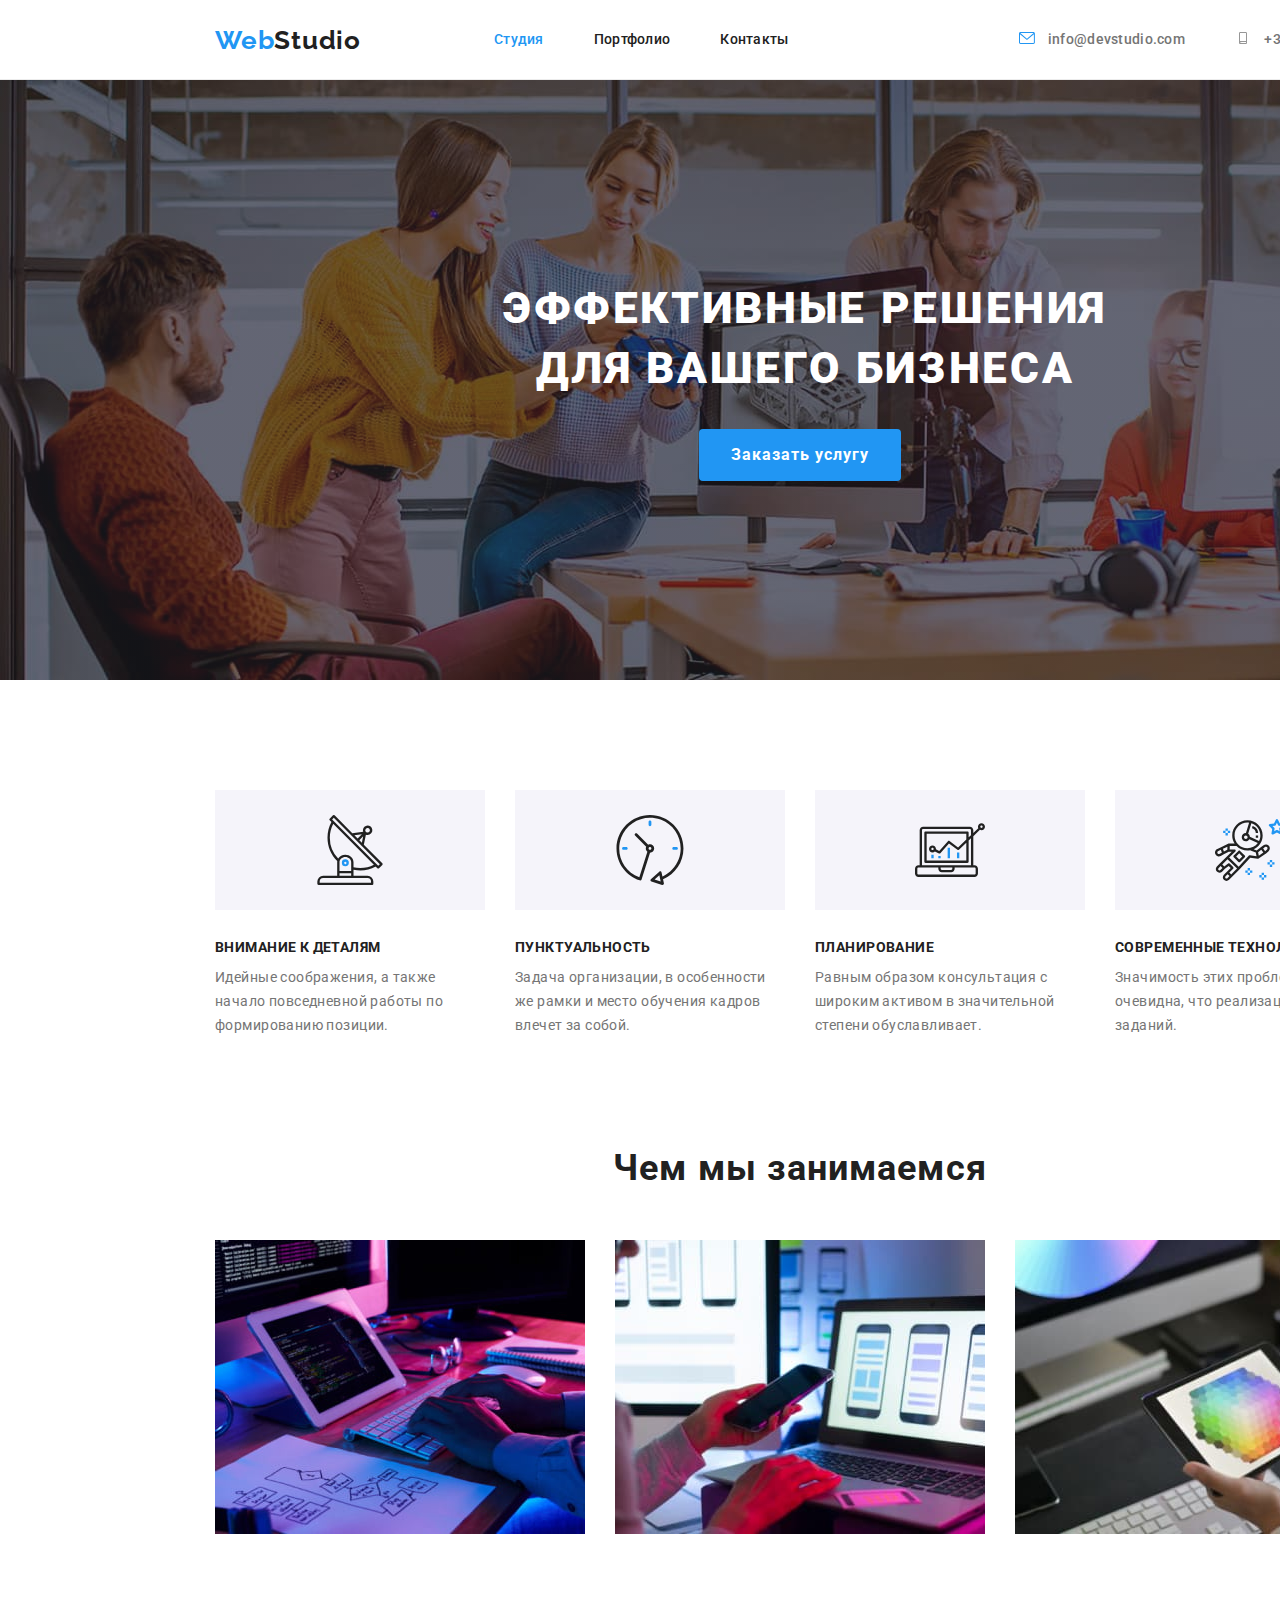
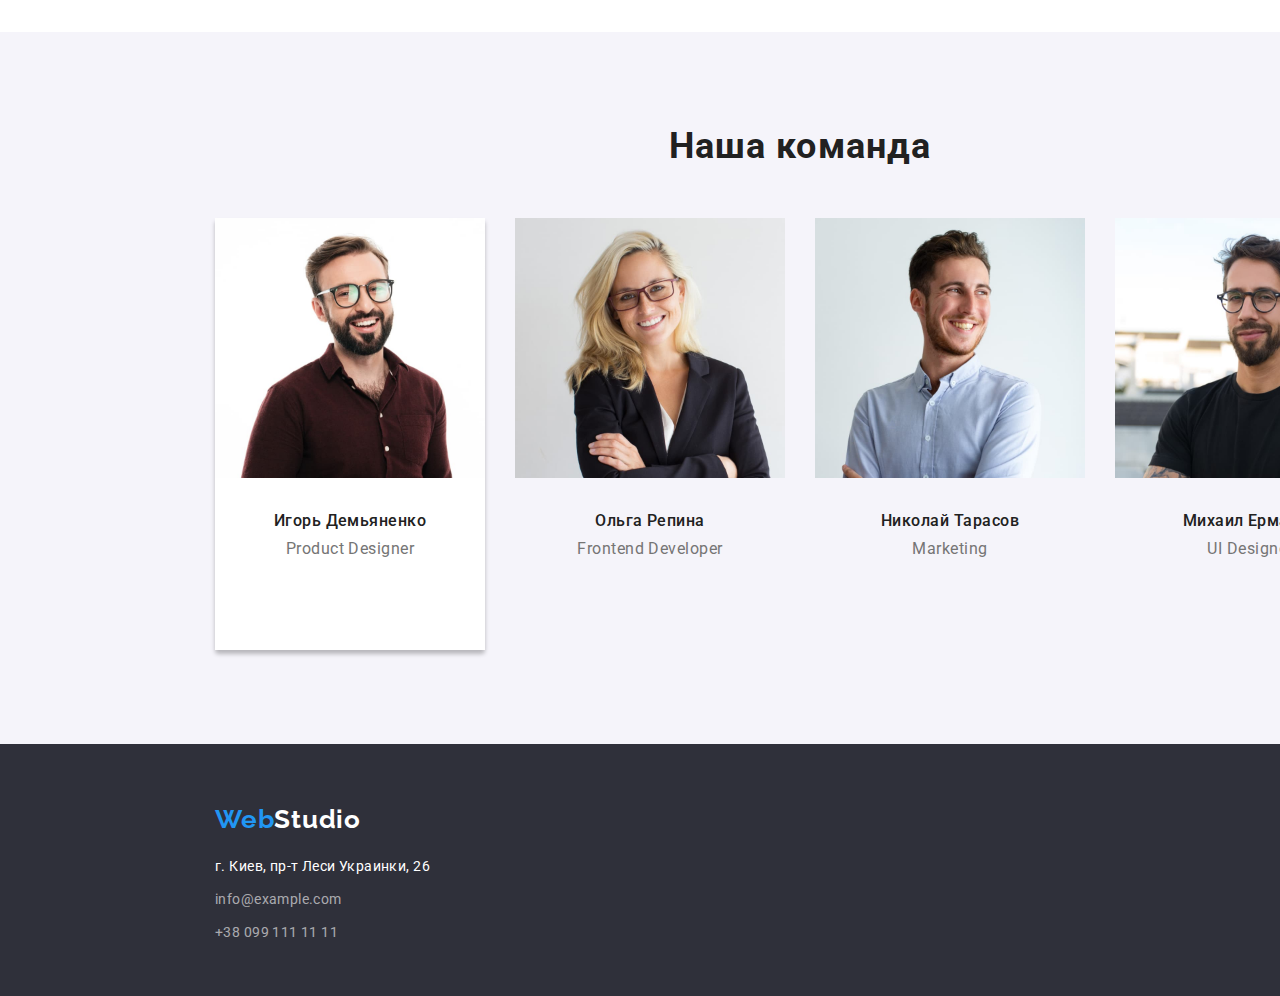
==== index.html @ e169d77b "team" ====
<!DOCTYPE html>
<html lang="ru">
  <head>
    <meta charset="UTF-8" />
    <meta http-equiv="X-UA-Compatible" content="IE=edge" />
    <meta name="viewport" content="width=device-width, initial-scale=1.0" />
    <title>Студия</title>
    <link
      rel="stylesheet"
      href="https://fonts.googleapis.com/css2?family=Raleway:wght@700&family=Roboto:wght@400;500;700;900&display=swap"
    />
    <link
      rel="stylesheet"
      href="https://cdnjs.cloudflare.com/ajax/libs/modern-normalize/1.1.0/modern-normalize.min.css"
    />
    <link rel="stylesheet" href="./css/styles.css" />
  </head>
  <body class="body">
    <header>
      <nav class="navigation">
        <div class="nav">
          <a href="./index.html" class="logo"><span>Web</span>Studio</a>
          <ul class="page list">
            <li class="item"><a href="./index.html" class="link current">Студия</a></li>
            <li class="item"><a href="./portfolio.html" class="link">Портфолио</a></li>
            <li class="item"><a href="./" class="link">Контакты</a></li>
          </ul>
          <ul class="connection list">
            <li class="item">
              <a class="link" href="mailto:info@devstudio.com">
                <svg>
                  <use href="./images/svg/symbol-defs.svg#icon-envelope-hover"></use>
                </svg>
                info@devstudio.com
              </a>
            </li>
            <li class="item">
              <a class="link" href="tel:+380961111111">
                <svg>
                  <use href="./images/svg/symbol-defs.svg#icon-smartphone"></use>
                </svg>
                +38 096 111 11 11</a
              >
            </li>
          </ul>
        </div>
      </nav>
    </header>
    <main>
      <section class="main-title">
        <h1 class="title">Эффективные решения для вашего бизнеса</h1>
        <button class="order">Заказать услугу</button>
      </section>
      <!-- Особености -->
      <section class="features">
        <ul class="icon">
          <li>
            <div class="icons-antenna">
              <svg>
                <use href="./images/svg/symbol-defs2.svg#icon-antenna"></use>
              </svg>
            </div>
            <h3>Внимание к деталям</h3>
            <p>Идейные соображения, а также начало повседневной работы по формированию позиции.</p>
          </li>
          <li>
            <div class="icons-clock">
              <svg>
                <use href="./images/svg/symbol-defs.svg#icon-clock"></use>
              </svg>
            </div>
            <h3>Пунктуальность</h3>
            <p>
              Задача организации, в особенности же рамки и место обучения кадров влечет за собой.
            </p>
          </li>
          <li>
            <div class="icons-diagram">
              <svg>
                <use href="./images/svg/symbol-defs.svg#icon-diagram"></use>
              </svg>
            </div>
            <h3>Планирование</h3>
            <p>
              Равным образом консультация с широким активом в значительной степени обуславливает.
            </p>
          </li>
          <li>
            <div class="icons-astronaut">
              <svg>
                <use href="./images/svg/symbol-defs.svg#icon-astronaut"></use>
              </svg>
            </div>
            <h3>Современные технологии</h3>
            <p>Значимость этих проблем настолько очевидна, что реализация плановых заданий.</p>
          </li>
        </ul>
      </section>
      <section class="activities">
        <h2>Чем мы занимаемся</h2>
        <ul class="about">
          <li><img src="./images/img.jpg" alt="разработка" width="370" /></li>
          <li><img src="./images/img2.jpg" alt="телефоны на экране" width="370" /></li>
          <li><img src="./images/img3.jpg" alt="планшет" width="370" /></li>
        </ul>
      </section>
      <section class="team">
        <h2>Наша команда</h2>
        <ul class="dream-team">
          <li class="our-dream-team">
            <img src="./images/team/img.jpg" alt="Игорь Демьяненко" width="270" />
            <div class="name">
              <h3>Игорь Демьяненко</h3>
              <p>Product Designer</p>
            </div>
          </li>
          <li>
            <img src="./images/team/img1.jpg" alt="Ольга Репина" width="270" />
            <h3>Ольга Репина</h3>
            <p>Frontend Developer</p>
          </li>
          <li>
            <img src="./images/team/img2.jpg" alt="Николай Тарасов" width="270" />
            <h3>Николай Тарасов</h3>
            <p>Marketing</p>
          </li>
          <li>
            <img src="./images/team/img3.jpg" alt="Михаил Ермаков" width="270" />
            <h3>Михаил Ермаков</h3>
            <p>UI Designer</p>
          </li>
        </ul>
      </section>
    </main>
    <footer class="contacts">
      <a href="./index.html" class="logo"><span>Web</span>Studio</a>
      <address class="direction">
        <ul class="cont">
          <li class="direction-adress">г. Киев, пр-т Леси Украинки, 26</li>
          <li>
            <a href="mailto=info@example.com" class="direction-mail">info@example.com</a>
          </li>
          <li>
            <a href="tel=+380991111111" class="direction-phone">+38 099 111 11 11</a>
          </li>
        </ul>
      </address>
    </footer>
  </body>
</html>
---- css/styles.css ----
:root {
  --text-color: #212121;
  --background-color-site: #ffffff;
  --background-color-blue: #2196f3;
}
.body {
  font-family: Roboto, sans-serif;
  background-color: var(background-color-site);
  letter-spacing: 0.03em;
  margin-left: auto;
  margin-right: auto;
  width: 1600px;
}
.list,
.features,
.about {
  list-style: none;
}
/* Навигация */
.nav {
  margin-left: auto;
  margin-right: auto;
  width: 1200px;
  padding-left: 15px;
  padding-right: 15px;
  height: 80px;
  display: flex;
  align-items: center;
}
.navigation {
  width: 1600px;
  height: 80px;
  border-bottom: 1px;
  border-bottom-style: solid;
  border-bottom-color: #ececec;
}

.navigation .link {
  color: var(--text-color);
  font-style: normal;
  font-weight: 500;
  font-size: 14px;
  line-height: 1.14;
  letter-spacing: 0.02em;
  text-decoration: none;
}
.link svg {
  fill: #757575;
  margin-right: 10px;
  width: 16px;
  height: 12px;
}
.link svg:hover {
  color: var(--background-color-blue);
}
.navigation .link:hover,
.navigation .link:focus {
  color: var(--background-color-blue);
}

/* Logo */
.logo {
  color: var(--text-color);
  font-family: Raleway;
  font-style: normal;
  font-weight: bold;
  font-size: 26px;
  line-height: 1.19;
  letter-spacing: 0.03em;
  text-decoration: none;
}
span {
  color: var(--background-color-blue);
}
/* переход на страницы */

.page {
  display: flex;
  margin-left: 93px;
}
.page .link {
  display: block;
  padding-top: 32px;
  padding-bottom: 32px;
  /* outline: 1px solid tomato; */
  /* margin-right: 50px; */
}

.page .item:not(:last-child) {
  margin-right: 50px;
}
.page .link.current {
  color: var(--background-color-blue);
}
.connection .link {
  display: block;
  padding-top: 32px;
  padding-bottom: 32px;
  color: #757575;
}
.connection {
  display: flex;
  margin-left: auto;
}
.connection .item:not(:last-child) {
  margin-right: 50px;
}

/* футер */

.container {
  width: 1200px;
  padding-left: 15px;
  padding-right: 15px;
}
.contacts {
  padding-top: 60px;
  width: 1600px;
  height: 252px;
  background: #2f303a;
  color: var(--background-color-site);
  /* text-indent: 50px; */
}
.contacts .logo {
  padding-left: 215px;
  color: var(--background-color-site);
  font-style: normal;
  font-weight: bold;
  font-size: 26px;
  line-height: 1.19;
  letter-spacing: 0.03em;
}
.direction {
  margin-top: 20px;
  padding-left: 215px;
  font-style: normal;
  font-weight: normal;
  font-size: 14px;
  line-height: 1.71;
  letter-spacing: 0.03em;
}
.cont {
  margin: 0px;
  padding-left: 0px;
  list-style: none;
}
.cont li:not(:first-child) {
  margin: 0px;
  margin-top: 9px;
}

.direction-mail,
.direction-phone {
  font-style: normal;
  font-weight: normal;
  font-size: 14px;
  line-height: 1.71;
  letter-spacing: 0.03em;
  color: rgba(255, 255, 255, 0.6);
  text-decoration: none;
}
/* Наши работы */
.main {
  margin: 0px auto;
  width: 1170px;
}

.filter {
  /* padding-left: 495px;
  padding-right: 494px; */
  /* justify-content: center; */
  padding: 0px;
  margin-top: 94px;
  margin-bottom: 34px;
  margin-left: auto;
  margin-right: auto;
  width: 611px;
  height: 54px;
  display: flex;
}
.first {
  width: 73px;
  height: 38px;
  padding: 6px 22px;
}
.second {
  width: 128px;
  height: 38px;
}
.third {
  width: 145px;
  height: 38px;
}
.fourth {
  width: 103px;
  height: 38px;
}
.fifth {
  width: 130px;
  height: 38px;
}
/* кнопки работ */

.filter li:not(:last-child) {
  margin-right: 8px;
}

.button {
  font-family: inherit;
  font-style: normal;
  font-weight: 500;
  font-size: 16px;
  line-height: 1.7;
  text-align: center;
  letter-spacing: 0.03em;
  color: var(--text-color);
  background: #f5f4fa;
  border-radius: 4px;
  cursor: pointer;
}

.button:hover,
.button:focus {
  color: #ffffff;
  background: var(--background-color-blue);
}
.list-images {
  list-style: none;
  padding-left: 0px;
  display: flex;
  flex-wrap: wrap;
  margin: 0pc;
  margin-bottom: 94px;
}
.list-images li {
  width: 370px;
  border: 1px solid #eeeeee;
  box-sizing: border-box;
  background: #ffffff;
  margin-right: 30px;
  margin-bottom: 30px;
}
.list-images li:nth-child(3n) {
  margin-right: 0px;
}
.list-images li:nth-last-child(-n + 3) {
  margin-bottom: 0px;
}
.list-images h3 {
  font-style: normal;
  font-weight: bold;
  font-size: 18px;
  line-height: 2;
  letter-spacing: 0.06em;
  color: var(--text-color);
  margin: 0px;
  padding: 20px 24px 4px 24px;
}
.list-images p {
  margin: 0px;
  padding: 0px 24px 20px 24px;
  color: #757575;
}
.list p {
  font-style: normal;
  font-weight: normal;
  font-size: 16px;
  line-height: 1.87;
  letter-spacing: 0.03em;
}
/* index */
.main-title {
  background-size: contain;
  max-width: 1600px;
  height: 600px;
  margin-left: auto;
  margin-right: auto;
  text-align: center;
  background-color: #c4c4c4;
  background-image: linear-gradient(to right, rgba(47, 48, 58, 0.4), rgba(47, 48, 58, 0.4)),
    url('../images/img4.jpg');
  background-repeat: no-repeat;
  background-position: center;
  background-size: cover;
}

.title {
  padding: 199px 447px 30px 457px;
  margin: 0px;
  /* margin-bottom: 30px; */
  /* background: #2f303a; */
  font-style: normal;
  font-weight: 900;
  font-size: 44px;
  line-height: 1.36;
  letter-spacing: 0.06em;
  text-transform: uppercase;
  color: var(--background-color-site);
}
.order {
  padding: 11px 32px;
  min-width: 200px;
  color: var(--background-color-site);
  background: var(--background-color-blue);
  font-style: normal;
  font-weight: bold;
  border: none;
  font-size: 16px;
  line-height: 1.88;
  letter-spacing: 0.06em;
  border-radius: 4px;
}
.features {
  padding: 94px 15px 94px 15px;
  width: 1200px;
  margin-left: auto;
  margin-right: auto;
}
.features ul {
  padding: 0px;
  display: flex;
  list-style: none;
}

.features li:not(:last-child) {
  width: 270px;
  margin-right: 30px;
}
.features h3 {
  margin: 0px;
  margin-bottom: 10px;
  padding-top: 30px;
  color: var(--text-color);
  font-style: normal;
  font-weight: bold;
  font-size: 14px;
  line-height: 1.14;
  letter-spacing: 0.03em;
  text-transform: uppercase;
}
.features p {
  width: 270px;
  margin: 0px;
  color: #757575;
  font-style: normal;
  font-weight: normal;
  font-size: 14px;
  line-height: 1.71;
  letter-spacing: 0.03em;
}
/* Чем мы занимаемся */
.activities {
  margin-left: auto;
  margin-right: auto;
  width: 1200px;
  padding-left: 15px;
  padding-right: 15px;
}
.activities h2 {
  margin: 0px;
  margin-bottom: 50px;
}
.about {
  padding-left: 0px;
  display: flex;

  margin-bottom: 94px;
}
.about li:not(:last-child) {
  margin-right: 30px;
}

/* Наща команда */

.team {
  /* height: 648px; */
  background: #f5f4fa;
  padding-left: 215px;
  padding-right: 215px;
  padding-bottom: 94px;
}
.team div {
  margin: 0px;
  padding: 0px;
  background: #ffffff;
  width: 270px;
  height: 168px;
}
.dream-team {
  margin: 0px;
  padding: 0px;
  display: flex;
  width: 1170px;
  /* height: 428px; */
}
.name {
  padding-top: 30px;
  padding-bottom: 30px;
  text-align: center;
}
.our-dream-team {
  background: #ffffff;
  box-shadow: 0px 4px 4px 0px rgba(0, 0, 0, 0.25);
  border-radius: 0px 0px 4px 4px;
}
.dream-team li {
  margin-left: auto;
  margin-right: auto;
  /* border-radius: 4px; */
  /* padding-left: 15px;
  padding-right: 15px; */
  list-style: none;
}
.dream-team li:not(:last-child) {
  margin-right: 30px;
}
.team h2 {
  margin: 0px;
  padding-top: 94px;
  padding-bottom: 50px;
}
h2 {
  color: var(--text-color);
  font-style: normal;
  font-weight: bold;
  font-size: 36px;
  line-height: 1.16;
  text-align: center;
  letter-spacing: 0.03em;
}
.team h3 {
  margin: 0pc;
  padding-top: 30px;
  padding-bottom: 10px;
  color: var(--text-color);
  font-style: normal;
  font-weight: 500;
  font-size: 16px;
  /* line-height: 1.18; */
  text-align: center;
  letter-spacing: 0.03em;
}
.team p {
  margin: 0pc;
  color: #757575;
  font-style: normal;
  font-weight: normal;
  font-size: 16px;
  line-height: 1.18;
  text-align: center;
  letter-spacing: 0.03em;
}

/* иконки */
.icons-antenna,
.icons-clock,
.icons-diagram,
.icons-astronaut {
  display: flex;
  width: 270px;
  height: 120px;
  padding-top: 25px;
  padding-bottom: 25px;
  /* background-size: contain;
  background-repeat: no-repeat;
  background-position: center; */
  background-color: #f5f4fa;
  align-items: center;
  justify-content: center;
}
.icon {
  display: flex;
}
.icon svg {
  width: 70px;
  height: 70px;
}
/* .antenna::before {
  background-image: url('../images/svg/antenna.svg');
}

.antenna {
  display: inline-block;
  width: 65, 32px;
  height: 70px;
  background-image: url('../images/svg/antenna.svg');
  background-size: 20px;
} */
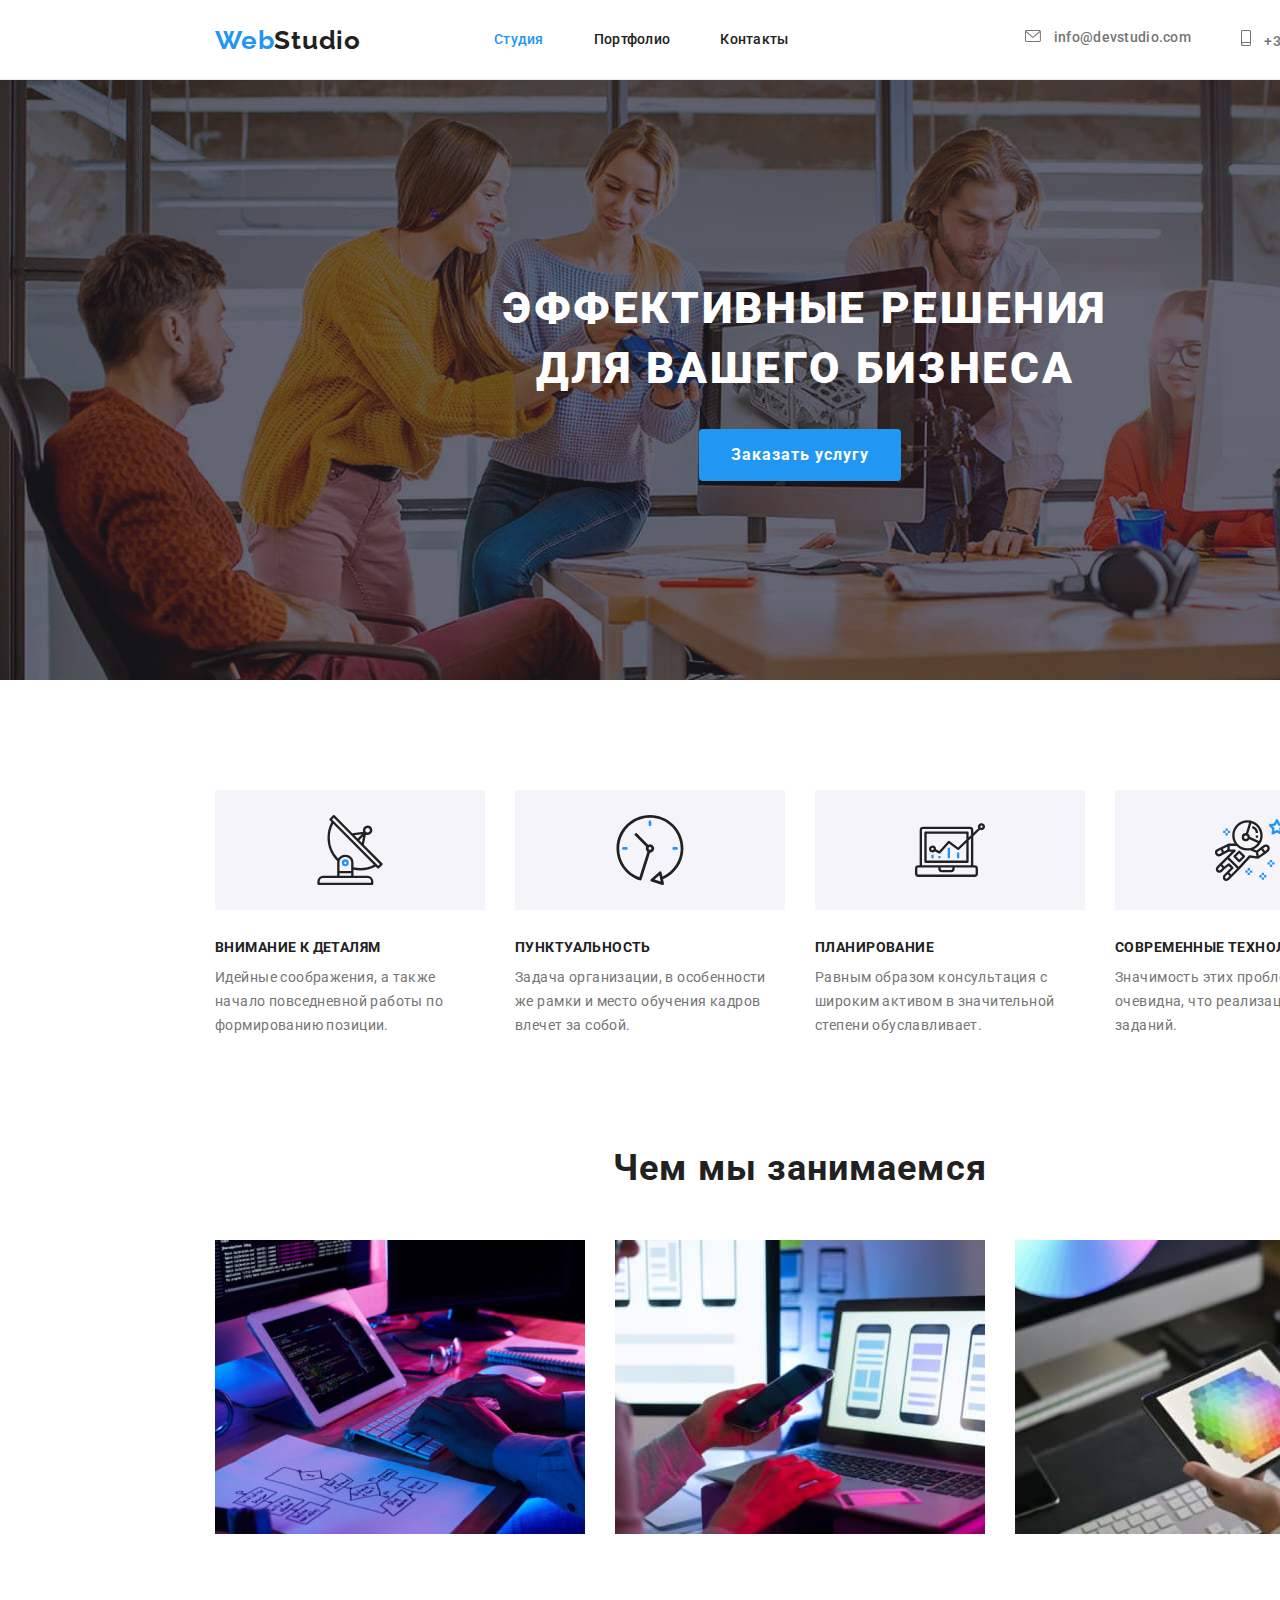
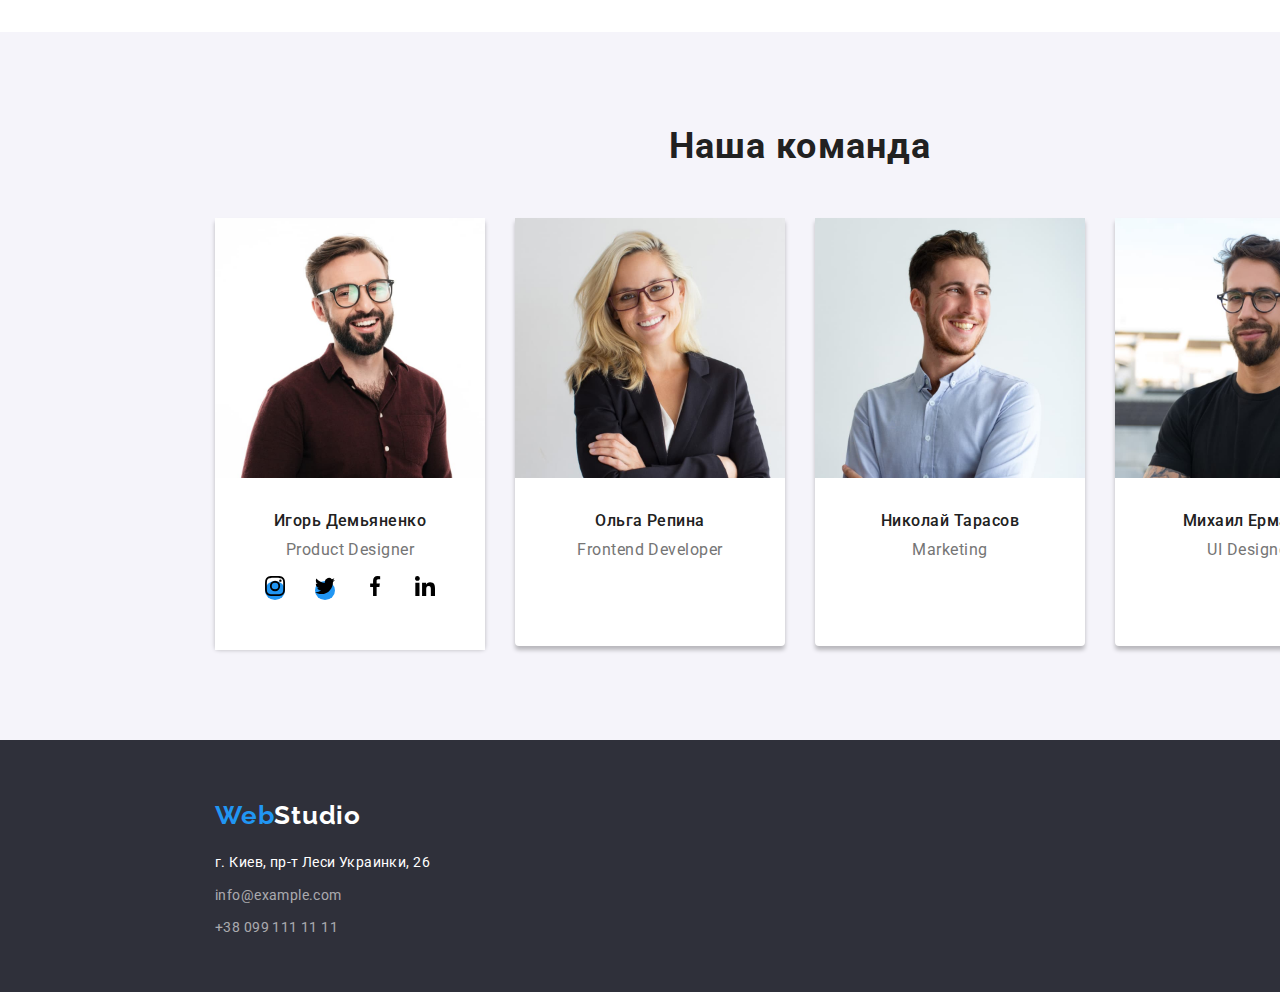
==== commit 1aad4738: "icon" ====
--- a/index.html
+++ b/index.html
@@ -28,15 +28,15 @@
           <ul class="connection list">
             <li class="item">
               <a class="link" href="mailto:info@devstudio.com">
-                <svg>
-                  <use href="./images/svg/symbol-defs.svg#icon-envelope-hover"></use>
+                <svg class="icon-mail" width="16" height="12">
+                  <use href="./images/svg/symbol-defs.svg#icon-envelope"></use>
                 </svg>
                 info@devstudio.com
               </a>
             </li>
             <li class="item">
               <a class="link" href="tel:+380961111111">
-                <svg>
+                <svg class="icon-tel" width="10" height="16">
                   <use href="./images/svg/symbol-defs.svg#icon-smartphone"></use>
                 </svg>
                 +38 096 111 11 11</a
@@ -57,7 +57,7 @@
           <li>
             <div class="icons-antenna">
               <svg>
-                <use href="./images/svg/symbol-defs2.svg#icon-antenna"></use>
+                <use href="./images/svg/symbol-defs.svg#icon-antenna"></use>
               </svg>
             </div>
             <h3>Внимание к деталям</h3>
@@ -107,24 +107,50 @@
       <section class="team">
         <h2>Наша команда</h2>
         <ul class="dream-team">
-          <li class="our-dream-team">
+          <li class="team-list">
             <img src="./images/team/img.jpg" alt="Игорь Демьяненко" width="270" />
             <div class="name">
               <h3>Игорь Демьяненко</h3>
               <p>Product Designer</p>
+              <ul class="icon-social">
+                <li class="social-list">
+                  <a class="icon-social-list" href="./"
+                    ><svg class="social-icon" width="20" height="20">
+                      <use href="./images/svg/symbol-defs.svg#icon-instagram"></use>
+                    </svg>
+                  </a>
+                </li>
+                <li class="social-list">
+                  <a class="icon-social-list" href="./">
+                    <svg width="20" height="20">
+                      <use href="./images/svg/symbol-defs.svg#icon-twitter"></use>
+                    </svg>
+                  </a>
+                </li>
+                <li class="social-list">
+                  <svg width="20" height="20">
+                    <use href="./images/svg/symbol-defs.svg#icon-facebook"></use>
+                  </svg>
+                </li>
+                <li class="social-list">
+                  <svg width="20" height="20">
+                    <use href="./images/svg/symbol-defs.svg#icon-linkedin"></use>
+                  </svg>
+                </li>
+              </ul>
             </div>
           </li>
-          <li>
+          <li class="team-list">
             <img src="./images/team/img1.jpg" alt="Ольга Репина" width="270" />
             <h3>Ольга Репина</h3>
             <p>Frontend Developer</p>
           </li>
-          <li>
+          <li class="team-list">
             <img src="./images/team/img2.jpg" alt="Николай Тарасов" width="270" />
             <h3>Николай Тарасов</h3>
             <p>Marketing</p>
           </li>
-          <li>
+          <li class="team-list">
             <img src="./images/team/img3.jpg" alt="Михаил Ермаков" width="270" />
             <h3>Михаил Ермаков</h3>
             <p>UI Designer</p>
--- a/css/styles.css
+++ b/css/styles.css
@@ -47,11 +47,9 @@
 .link svg {
   fill: #757575;
   margin-right: 10px;
-  width: 16px;
-  height: 12px;
-}
-.link svg:hover {
-  color: var(--background-color-blue);
+}
+.link:hover svg {
+  fill: var(--background-color-blue);
 }
 .navigation .link:hover,
 .navigation .link:focus {
@@ -391,25 +389,21 @@
   padding: 0px;
   display: flex;
   width: 1170px;
-  /* height: 428px; */
+  height: 428px;
 }
 .name {
   padding-top: 30px;
   padding-bottom: 30px;
   text-align: center;
 }
-.our-dream-team {
+
+.team-list {
+  margin-left: auto;
+  margin-right: auto;
+  border-radius: 0px 0px 4px 4px;
+  list-style: none;
   background: #ffffff;
   box-shadow: 0px 4px 4px 0px rgba(0, 0, 0, 0.25);
-  border-radius: 0px 0px 4px 4px;
-}
-.dream-team li {
-  margin-left: auto;
-  margin-right: auto;
-  /* border-radius: 4px; */
-  /* padding-left: 15px;
-  padding-right: 15px; */
-  list-style: none;
 }
 .dream-team li:not(:last-child) {
   margin-right: 30px;
@@ -436,7 +430,7 @@
   font-style: normal;
   font-weight: 500;
   font-size: 16px;
-  /* line-height: 1.18; */
+  line-height: 1.18;
   text-align: center;
   letter-spacing: 0.03em;
 }
@@ -475,14 +469,54 @@
   width: 70px;
   height: 70px;
 }
-/* .antenna::before {
-  background-image: url('../images/svg/antenna.svg');
-}
-
-.antenna {
-  display: inline-block;
-  width: 65, 32px;
-  height: 70px;
-  background-image: url('../images/svg/antenna.svg');
-  background-size: 20px;
+/* Наша команда иконки соцсети */
+
+.icon-social {
+  display: flex;
+  justify-content: space-between;
+}
+
+.icon-social {
+  margin-top: 0px;
+  padding: 16px 32px 30px 32px;
+
+  
+  background: #ffffff;
+  display: flex;
+  justify-content: center;
+  align-items: center;
+}
+
+.social-list {
+  list-style: none;
+  /* fill: #afb1b8; */
+  border: none;
+  /* align-items: center; */
+}
+/* .social-list:hover svg {
+  background-color: #2196f3;
+  /* background-position: center; */
+  border-radius: 50%; */
+}
+/* .icon-social-list:hover {
+  /* fill: #FFFFFF; */
+  /* width: 44px;
+  height: 44px; */
+  background-color: #2196f3;
+  /* display: flex; */
+  /* align-items: center; */
 } */
+.social-icon{
+  fill: #afb1b8;
+}
+.social-icon:hover{
+  fill: #FFFFFF;
+  background-color: #2196f3;
+}
+.icon-social-list {
+  width: 200px;
+  height: 200px;
+  background-color: #2196f3;
+  border-radius: 50%;
+  background-position: center;
+}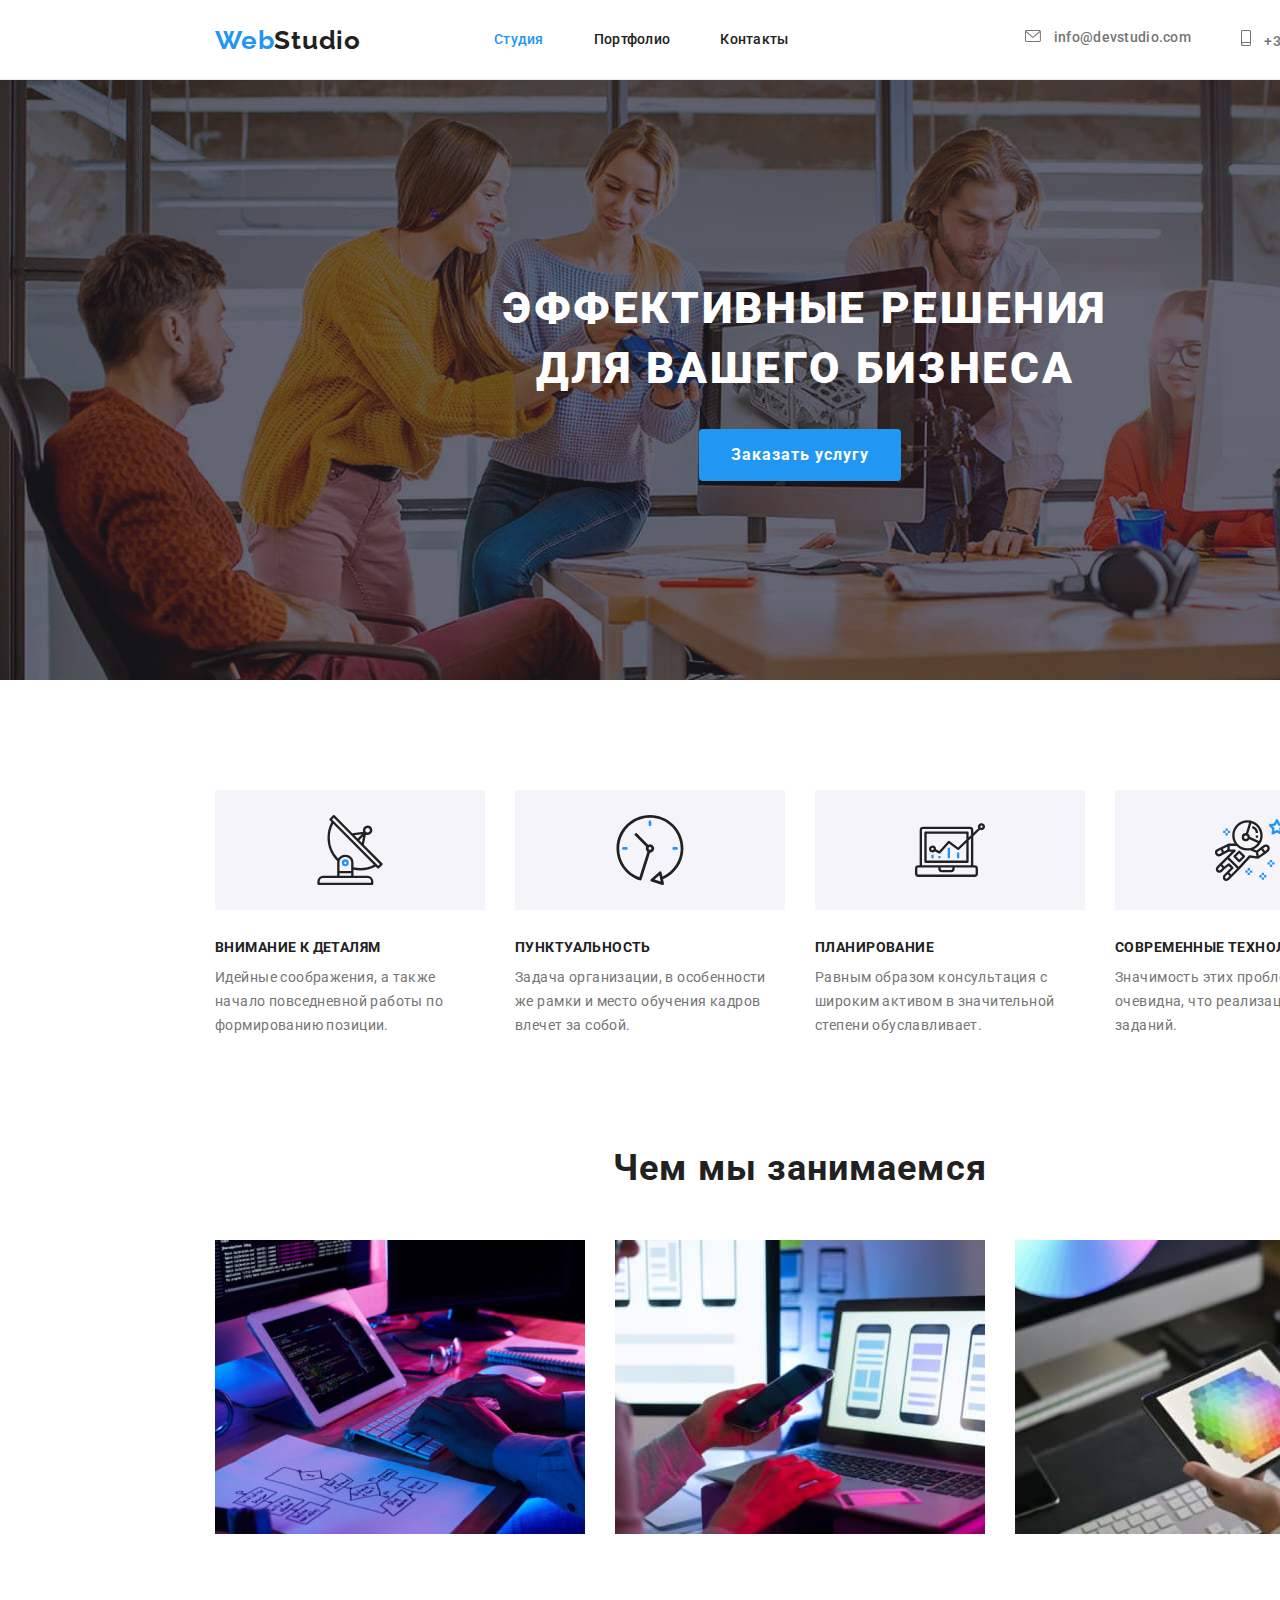
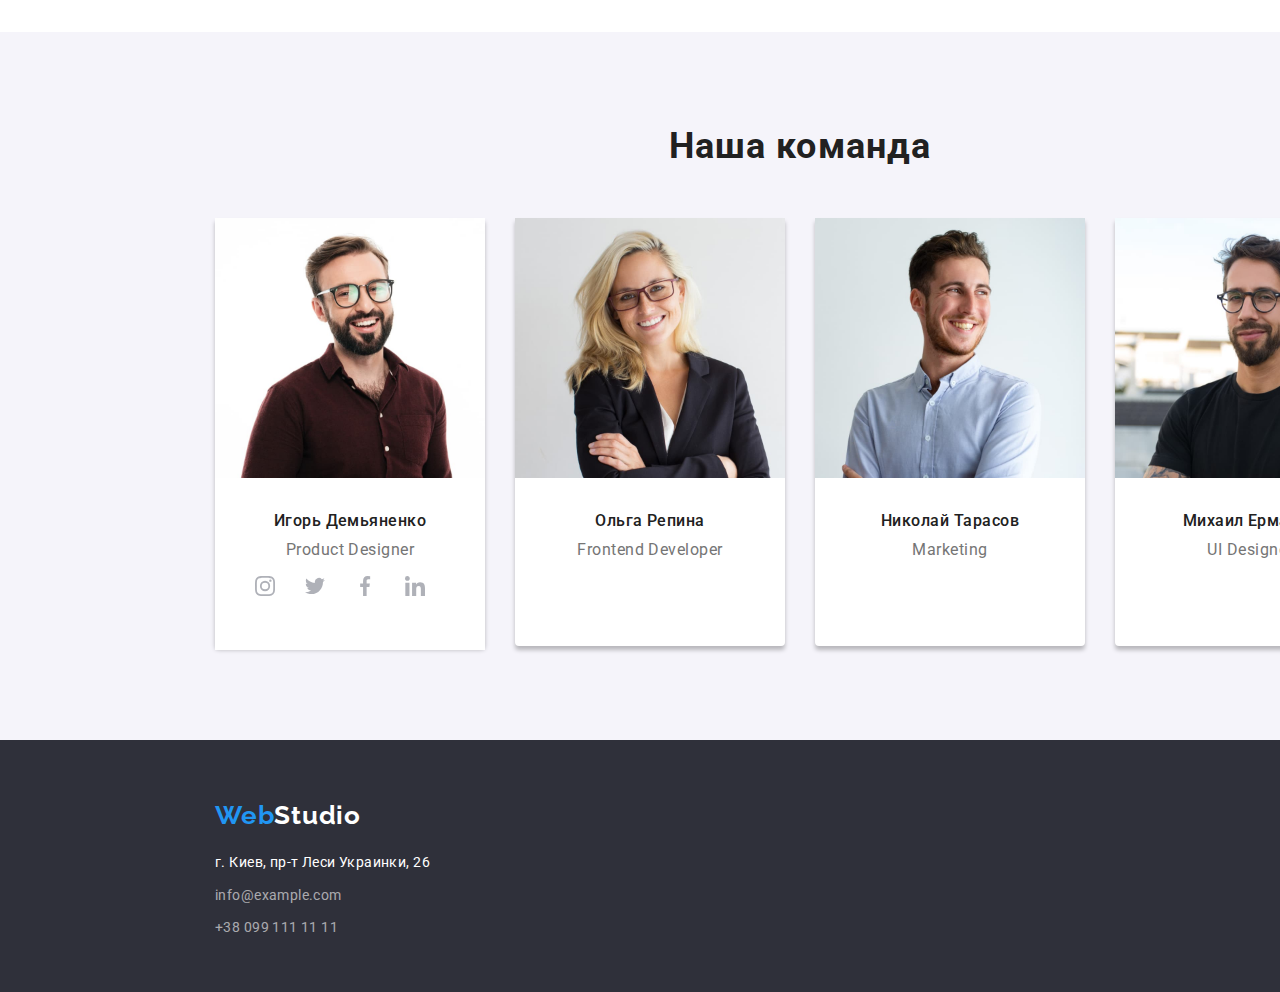
==== commit 63bad0f7: "icon" ====
--- a/index.html
+++ b/index.html
@@ -114,7 +114,7 @@
               <p>Product Designer</p>
               <ul class="icon-social">
                 <li class="social-list">
-                  <a class="icon-social-list" href="./"
+                  <a class="icon-social-list" href=""
                     ><svg class="social-icon" width="20" height="20">
                       <use href="./images/svg/symbol-defs.svg#icon-instagram"></use>
                     </svg>
--- a/css/styles.css
+++ b/css/styles.css
@@ -470,53 +470,23 @@
   height: 70px;
 }
 /* Наша команда иконки соцсети */
-
 .icon-social {
-  display: flex;
-  justify-content: space-between;
-}
-
-.icon-social {
-  margin-top: 0px;
-  padding: 16px 32px 30px 32px;
-
-  
-  background: #ffffff;
-  display: flex;
+  list-style: none;
+  display: flex;
+  fill: #afb1b8;
+  margin-top: 16px;
+}
+.icon-social-list:hover {
+  width: 44px;
+  height: 44px;
+  background: #2196f3;
+  fill: #ffffff;
+  display: flex;
+  align-items: center;
   justify-content: center;
+  border-radius: 50%;
+}
+.social-icon {
+  display: flex;
   align-items: center;
 }
-
-.social-list {
-  list-style: none;
-  /* fill: #afb1b8; */
-  border: none;
-  /* align-items: center; */
-}
-/* .social-list:hover svg {
-  background-color: #2196f3;
-  /* background-position: center; */
-  border-radius: 50%; */
-}
-/* .icon-social-list:hover {
-  /* fill: #FFFFFF; */
-  /* width: 44px;
-  height: 44px; */
-  background-color: #2196f3;
-  /* display: flex; */
-  /* align-items: center; */
-} */
-.social-icon{
-  fill: #afb1b8;
-}
-.social-icon:hover{
-  fill: #FFFFFF;
-  background-color: #2196f3;
-}
-.icon-social-list {
-  width: 200px;
-  height: 200px;
-  background-color: #2196f3;
-  border-radius: 50%;
-  background-position: center;
-}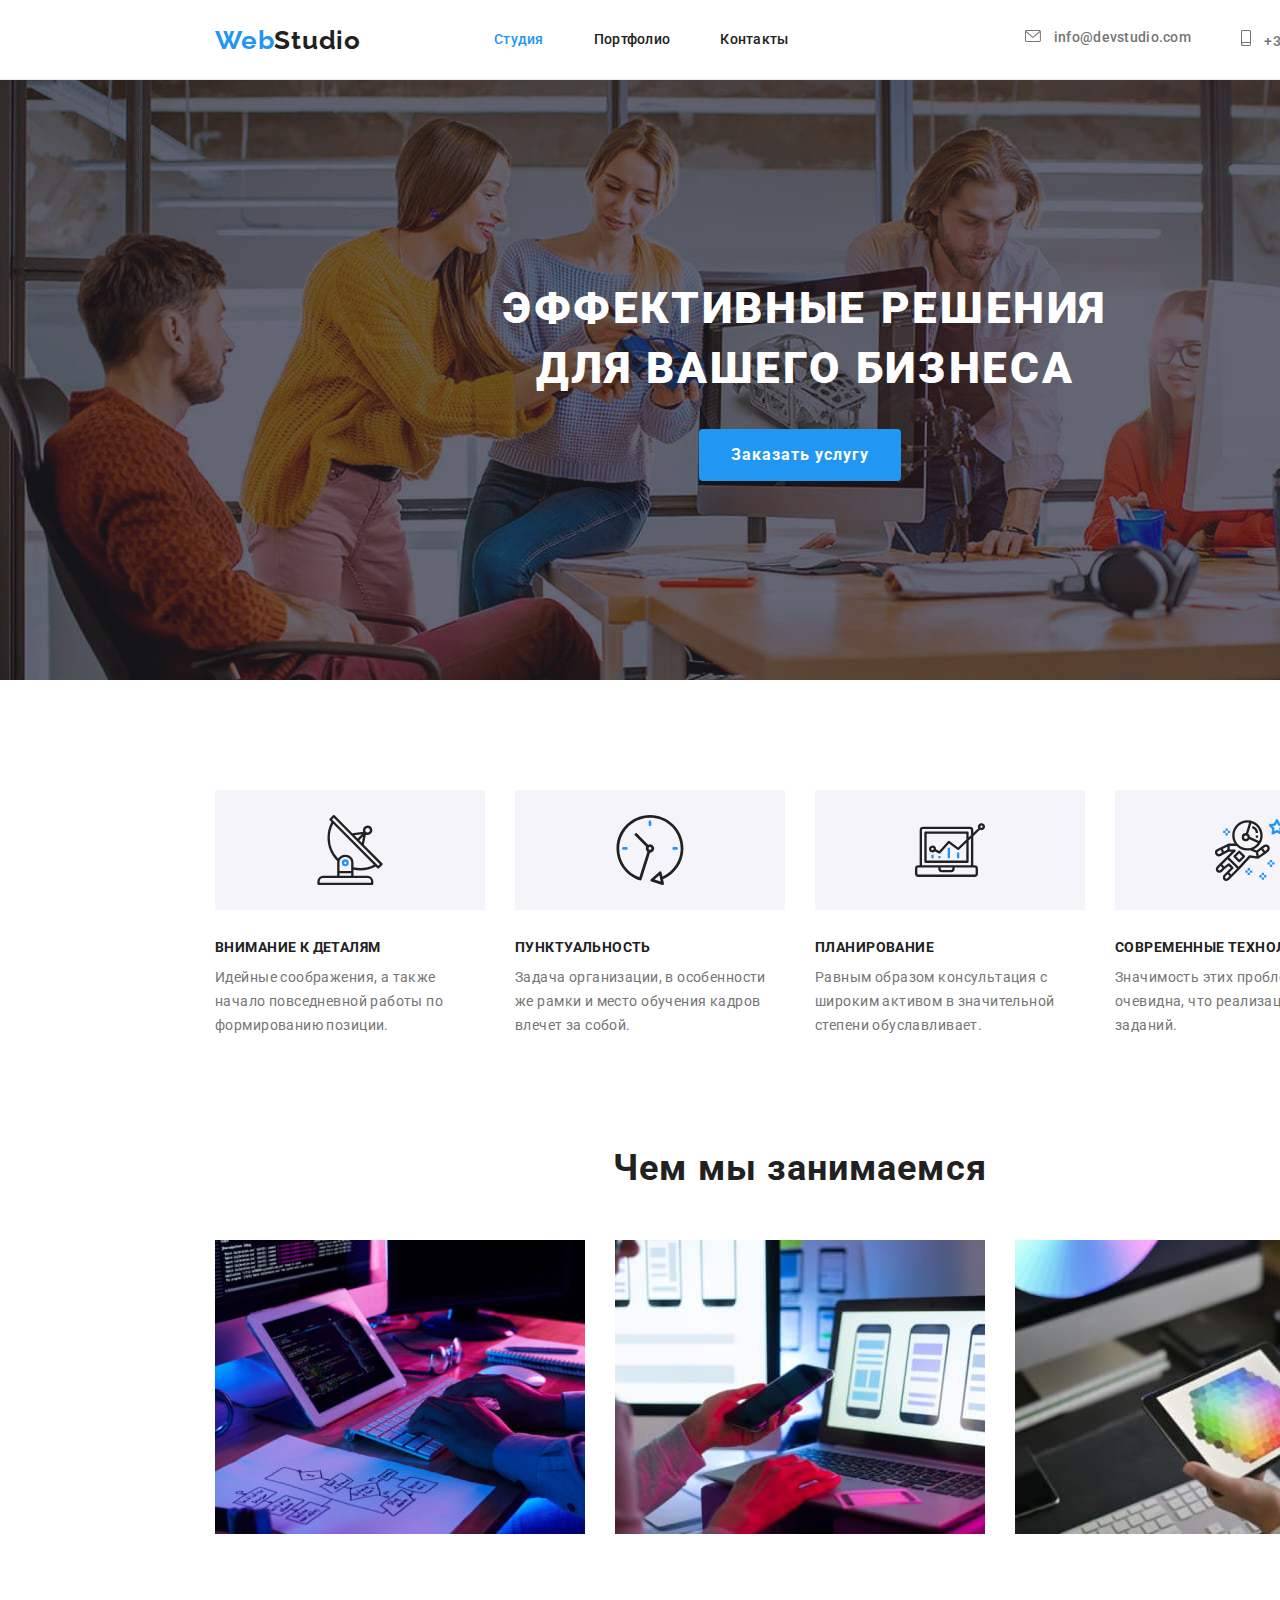
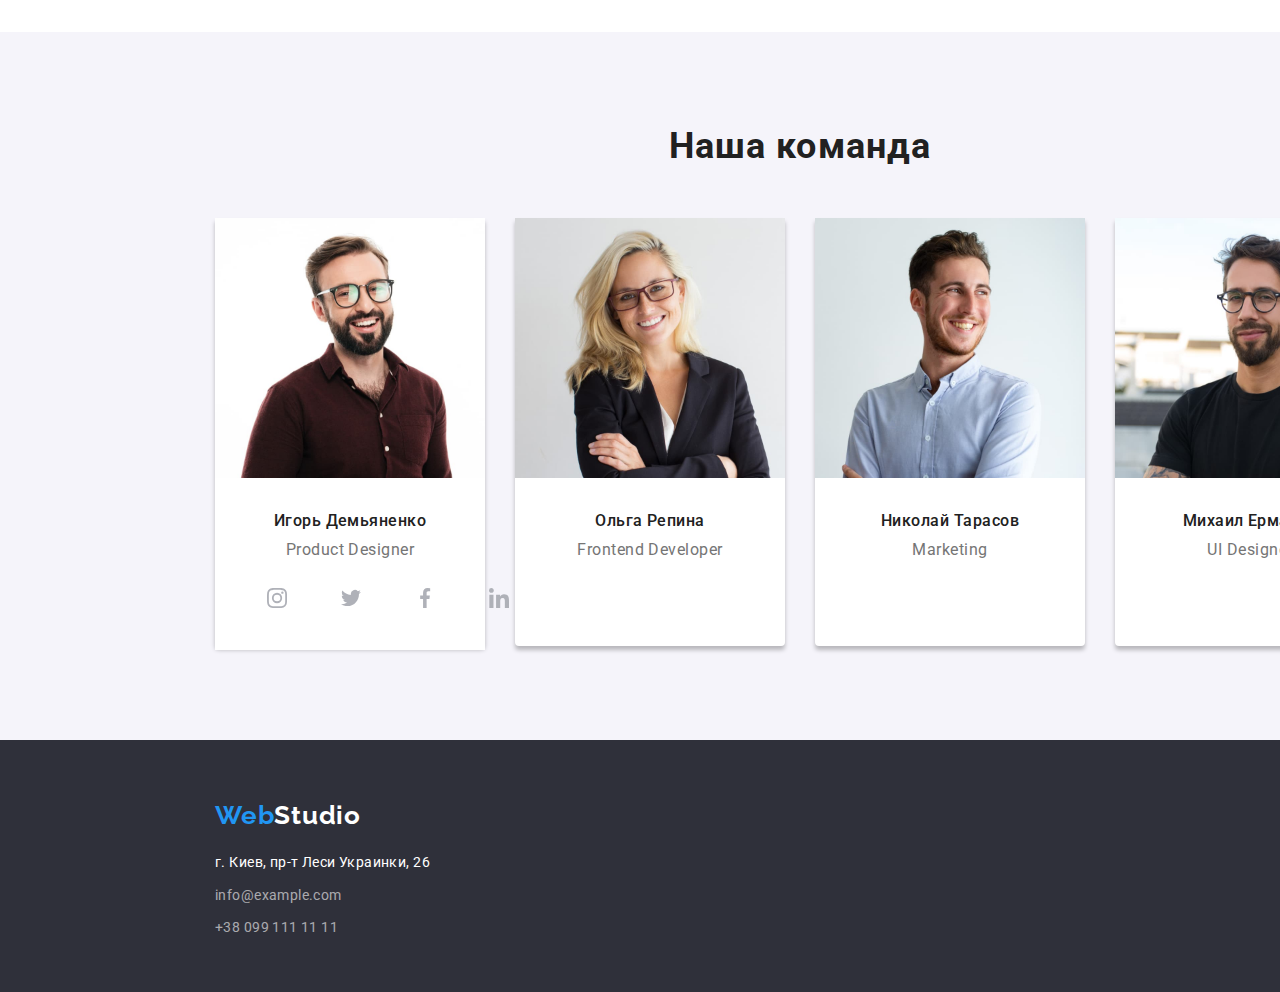
==== commit f24fb45c: "icon" ====
--- a/index.html
+++ b/index.html
@@ -128,14 +128,18 @@
                   </a>
                 </li>
                 <li class="social-list">
-                  <svg width="20" height="20">
-                    <use href="./images/svg/symbol-defs.svg#icon-facebook"></use>
-                  </svg>
+                  <a class="icon-social-list" href="">
+                    <svg width="20" height="20">
+                      <use href="./images/svg/symbol-defs.svg#icon-facebook"></use>
+                    </svg>
+                  </a>
                 </li>
                 <li class="social-list">
-                  <svg width="20" height="20">
-                    <use href="./images/svg/symbol-defs.svg#icon-linkedin"></use>
-                  </svg>
+                  <a class="icon-social-list" href="">
+                    <svg width="20" height="20">
+                      <use href="./images/svg/symbol-defs.svg#icon-linkedin"></use>
+                    </svg>
+                  </a>
                 </li>
               </ul>
             </div>
--- a/css/styles.css
+++ b/css/styles.css
@@ -476,17 +476,16 @@
   fill: #afb1b8;
   margin-top: 16px;
 }
-.icon-social-list:hover {
+.icon-social-list {
   width: 44px;
   height: 44px;
-  background: #2196f3;
-  fill: #ffffff;
+
   display: flex;
   align-items: center;
   justify-content: center;
   border-radius: 50%;
 }
-.social-icon {
-  display: flex;
-  align-items: center;
-}
+.icon-social-list:hover {
+  background: #2196f3;
+  fill: #ffffff;
+}
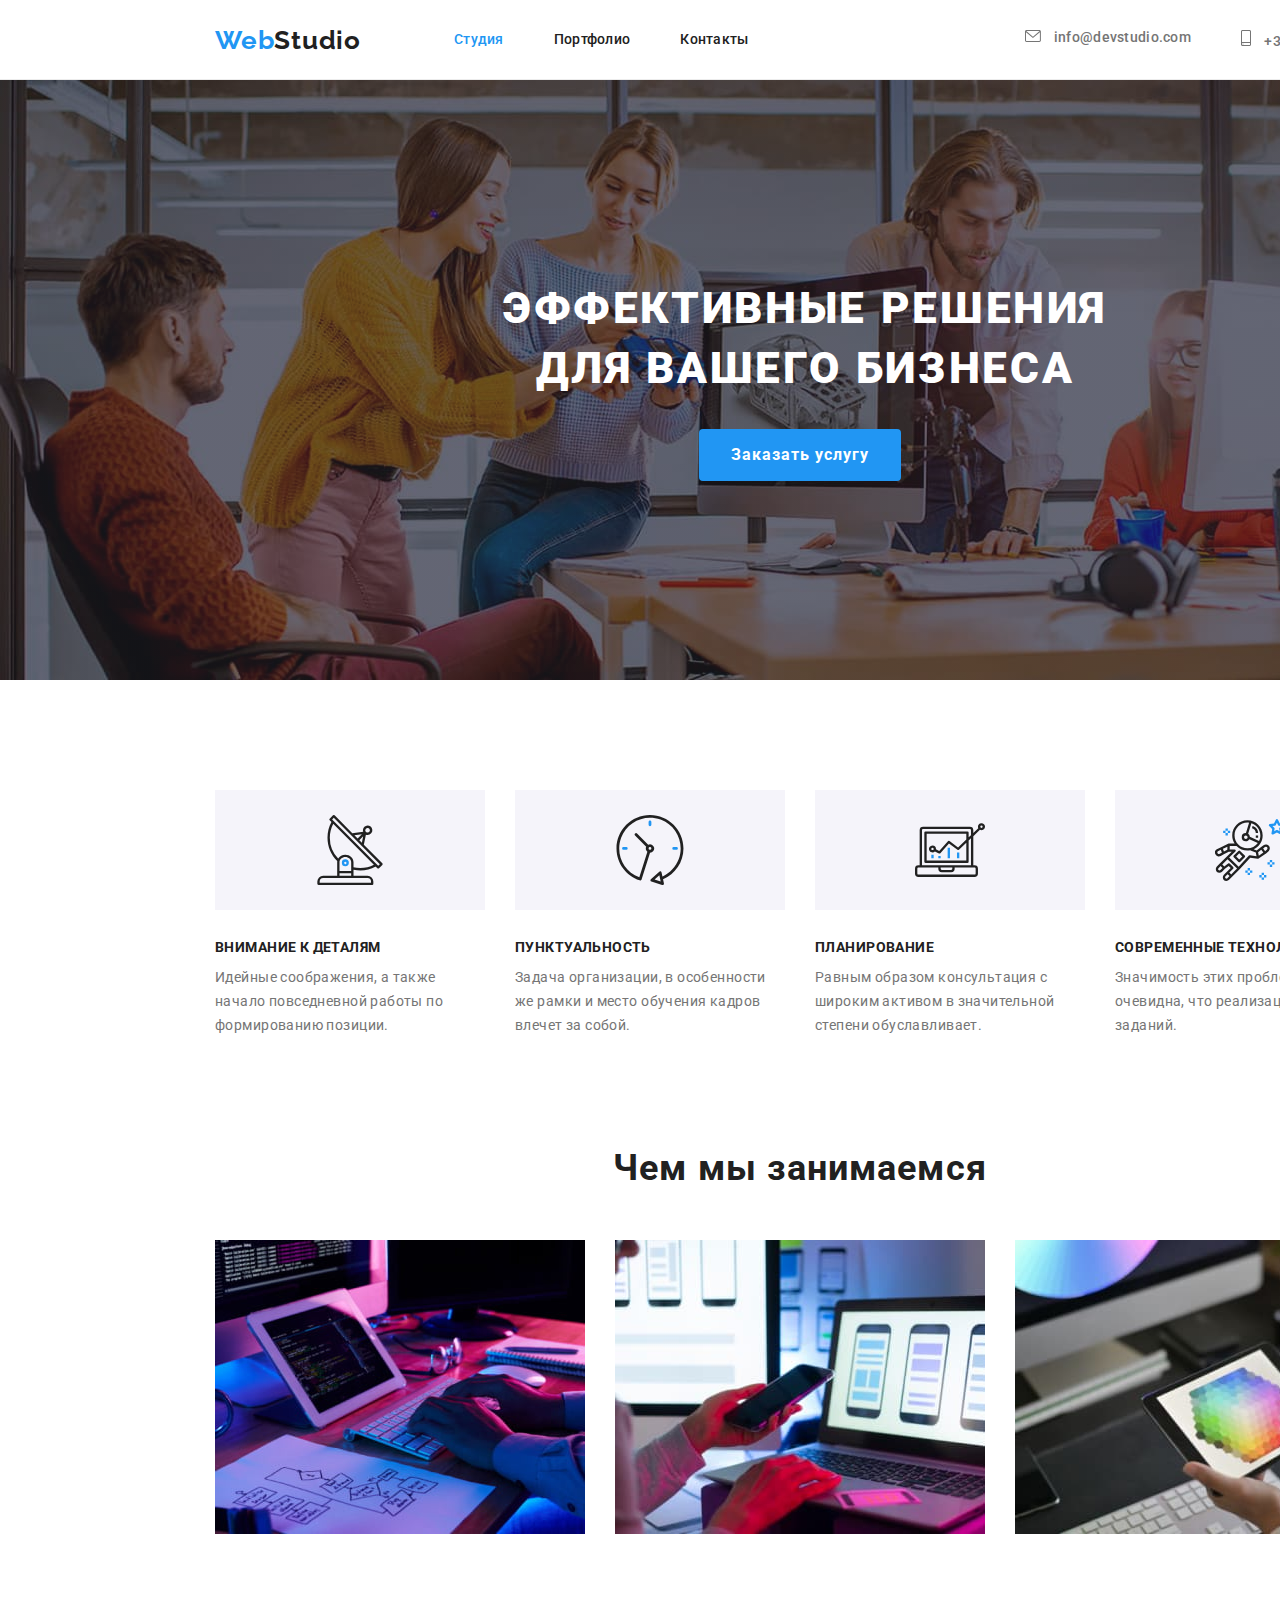
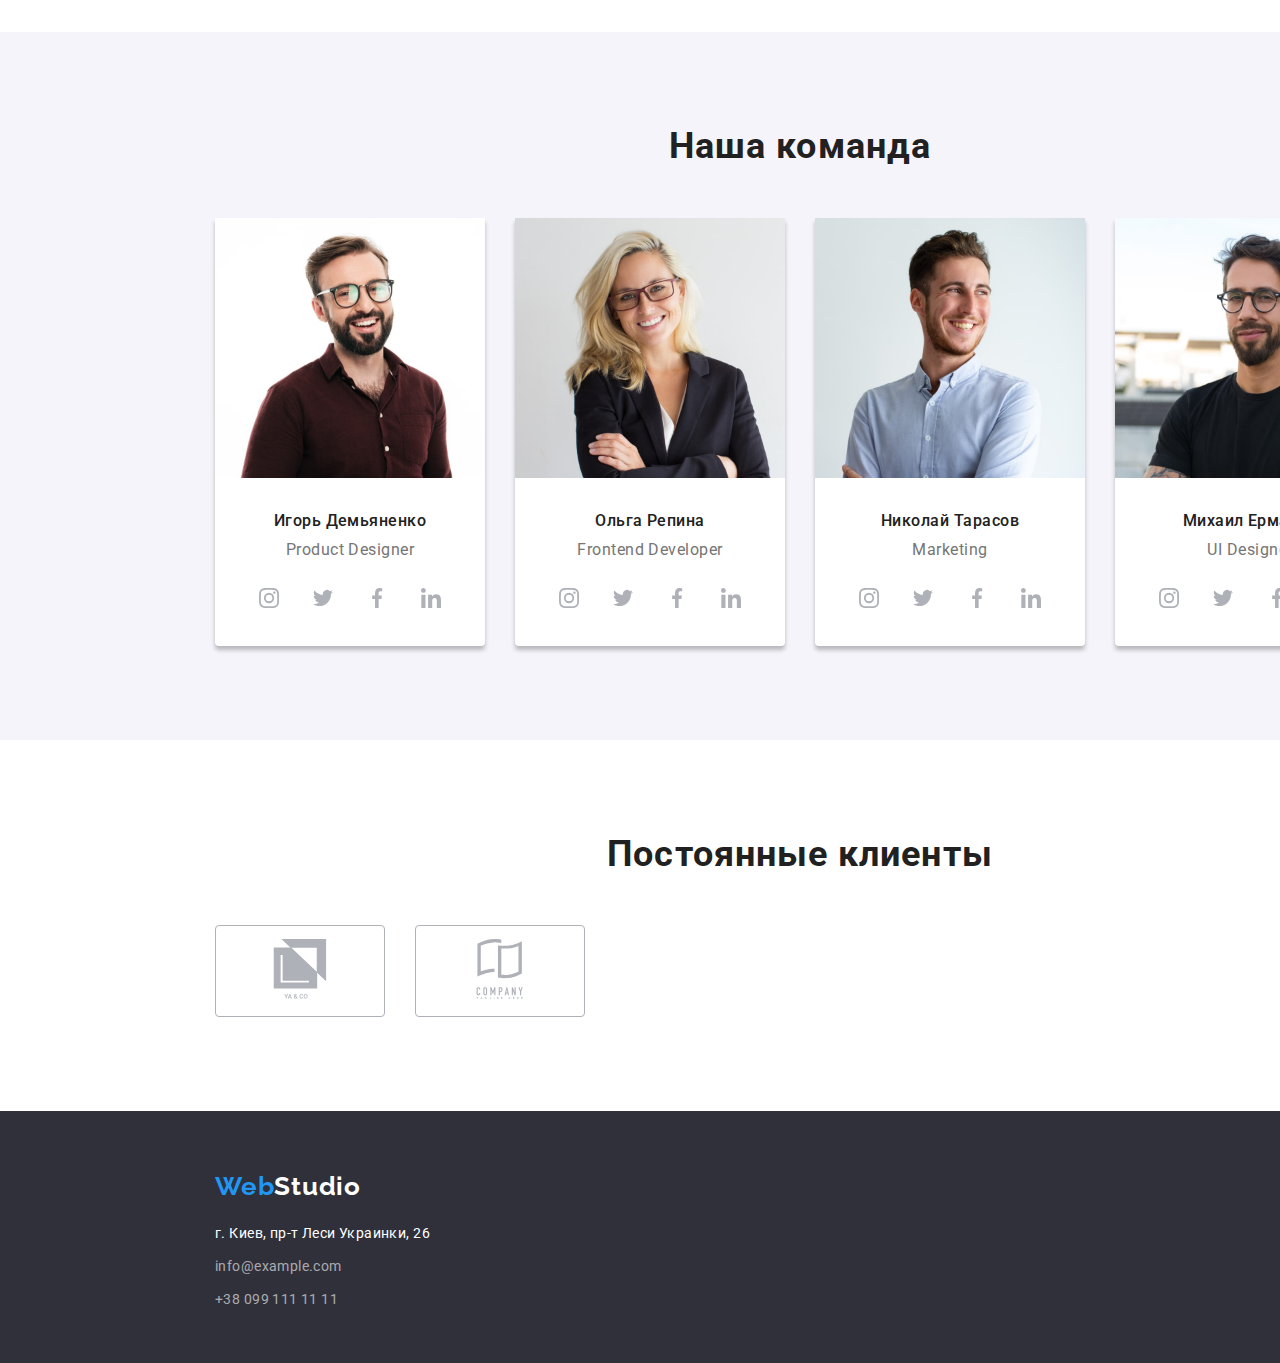
==== commit d84f1790: "client" ====
--- a/index.html
+++ b/index.html
@@ -109,57 +109,168 @@
         <ul class="dream-team">
           <li class="team-list">
             <img src="./images/team/img.jpg" alt="Игорь Демьяненко" width="270" />
-            <div class="name">
-              <h3>Игорь Демьяненко</h3>
-              <p>Product Designer</p>
-              <ul class="icon-social">
-                <li class="social-list">
-                  <a class="icon-social-list" href=""
-                    ><svg class="social-icon" width="20" height="20">
-                      <use href="./images/svg/symbol-defs.svg#icon-instagram"></use>
-                    </svg>
-                  </a>
-                </li>
-                <li class="social-list">
-                  <a class="icon-social-list" href="./">
-                    <svg width="20" height="20">
-                      <use href="./images/svg/symbol-defs.svg#icon-twitter"></use>
-                    </svg>
-                  </a>
-                </li>
-                <li class="social-list">
-                  <a class="icon-social-list" href="">
-                    <svg width="20" height="20">
-                      <use href="./images/svg/symbol-defs.svg#icon-facebook"></use>
-                    </svg>
-                  </a>
-                </li>
-                <li class="social-list">
-                  <a class="icon-social-list" href="">
-                    <svg width="20" height="20">
-                      <use href="./images/svg/symbol-defs.svg#icon-linkedin"></use>
-                    </svg>
-                  </a>
-                </li>
-              </ul>
-            </div>
+            <h3>Игорь Демьяненко</h3>
+            <p>Product Designer</p>
+            <ul class="list icon-social">
+              <li class="social-list">
+                <a class="icon-social-list" href=""
+                  ><svg class="social-icon" width="20" height="20">
+                    <use href="./images/svg/symbol-defs.svg#icon-instagram"></use>
+                  </svg>
+                </a>
+              </li>
+              <li class="social-list">
+                <a class="icon-social-list" href="./">
+                  <svg width="20" height="20">
+                    <use href="./images/svg/symbol-defs.svg#icon-twitter"></use>
+                  </svg>
+                </a>
+              </li>
+              <li class="social-list">
+                <a class="icon-social-list" href="">
+                  <svg width="20" height="20">
+                    <use href="./images/svg/symbol-defs.svg#icon-facebook"></use>
+                  </svg>
+                </a>
+              </li>
+              <li class="social-list">
+                <a class="icon-social-list" href="">
+                  <svg width="20" height="20">
+                    <use href="./images/svg/symbol-defs.svg#icon-linkedin"></use>
+                  </svg>
+                </a>
+              </li>
+            </ul>
           </li>
           <li class="team-list">
             <img src="./images/team/img1.jpg" alt="Ольга Репина" width="270" />
             <h3>Ольга Репина</h3>
             <p>Frontend Developer</p>
+            <ul class="list icon-social">
+              <li class="social-list">
+                <a class="icon-social-list" href=""
+                  ><svg class="social-icon" width="20" height="20">
+                    <use href="./images/svg/symbol-defs.svg#icon-instagram"></use>
+                  </svg>
+                </a>
+              </li>
+              <li class="social-list">
+                <a class="icon-social-list" href="./">
+                  <svg width="20" height="20">
+                    <use href="./images/svg/symbol-defs.svg#icon-twitter"></use>
+                  </svg>
+                </a>
+              </li>
+              <li class="social-list">
+                <a class="icon-social-list" href="">
+                  <svg width="20" height="20">
+                    <use href="./images/svg/symbol-defs.svg#icon-facebook"></use>
+                  </svg>
+                </a>
+              </li>
+              <li class="social-list">
+                <a class="icon-social-list" href="">
+                  <svg width="20" height="20">
+                    <use href="./images/svg/symbol-defs.svg#icon-linkedin"></use>
+                  </svg>
+                </a>
+              </li>
+            </ul>
           </li>
           <li class="team-list">
             <img src="./images/team/img2.jpg" alt="Николай Тарасов" width="270" />
             <h3>Николай Тарасов</h3>
             <p>Marketing</p>
+            <ul class="list icon-social">
+              <li class="social-list">
+                <a class="icon-social-list" href=""
+                  ><svg class="social-icon" width="20" height="20">
+                    <use href="./images/svg/symbol-defs.svg#icon-instagram"></use>
+                  </svg>
+                </a>
+              </li>
+              <li class="social-list">
+                <a class="icon-social-list" href="./">
+                  <svg width="20" height="20">
+                    <use href="./images/svg/symbol-defs.svg#icon-twitter"></use>
+                  </svg>
+                </a>
+              </li>
+              <li class="social-list">
+                <a class="icon-social-list" href="">
+                  <svg width="20" height="20">
+                    <use href="./images/svg/symbol-defs.svg#icon-facebook"></use>
+                  </svg>
+                </a>
+              </li>
+              <li class="social-list">
+                <a class="icon-social-list" href="">
+                  <svg width="20" height="20">
+                    <use href="./images/svg/symbol-defs.svg#icon-linkedin"></use>
+                  </svg>
+                </a>
+              </li>
+            </ul>
           </li>
           <li class="team-list">
             <img src="./images/team/img3.jpg" alt="Михаил Ермаков" width="270" />
             <h3>Михаил Ермаков</h3>
             <p>UI Designer</p>
-          </li>
-        </ul>
+            <ul class="list icon-social">
+              <li class="social-list">
+                <a class="icon-social-list" href=""
+                  ><svg class="social-icon" width="20" height="20">
+                    <use href="./images/svg/symbol-defs.svg#icon-instagram"></use>
+                  </svg>
+                </a>
+              </li>
+              <li class="social-list">
+                <a class="icon-social-list" href="./">
+                  <svg width="20" height="20">
+                    <use href="./images/svg/symbol-defs.svg#icon-twitter"></use>
+                  </svg>
+                </a>
+              </li>
+              <li class="social-list">
+                <a class="icon-social-list" href="">
+                  <svg width="20" height="20">
+                    <use href="./images/svg/symbol-defs.svg#icon-facebook"></use>
+                  </svg>
+                </a>
+              </li>
+              <li class="social-list">
+                <a class="icon-social-list" href="">
+                  <svg width="20" height="20">
+                    <use href="./images/svg/symbol-defs.svg#icon-linkedin"></use>
+                  </svg>
+                </a>
+              </li>
+            </ul>
+          </li>
+        </ul>
+      </section>
+      <section class="clients">
+        <div class="clients-block">
+          <h2>Постоянные клиенты</h2>
+          <div class="clients-list">
+            <ul class="list clients-link">
+              <li class="clients-icon">
+                <a class="icon-list" href=""
+                  ><svg Width="106px" Height="60px">
+                    <use href="./images/svg/symbol-defs.svg#icon-partner1"></use>
+                  </svg>
+                </a>
+              </li>
+              <li class="clients-icon">
+                <a class="icon-list" href=""
+                  ><svg Width="106px" Height="60px">
+                    <use href="./images/svg/symbol-defs.svg#icon-partner2"></use>
+                  </svg>
+                </a>
+              </li>
+            </ul>
+          </div>
+        </div>
       </section>
     </main>
     <footer class="contacts">
--- a/css/styles.css
+++ b/css/styles.css
@@ -15,6 +15,8 @@
 .features,
 .about {
   list-style: none;
+  padding: 0;
+  margin: 0;
 }
 /* Навигация */
 .nav {
@@ -405,7 +407,7 @@
   background: #ffffff;
   box-shadow: 0px 4px 4px 0px rgba(0, 0, 0, 0.25);
 }
-.dream-team li:not(:last-child) {
+.team-list:not(:last-child) {
   margin-right: 30px;
 }
 .team h2 {
@@ -474,12 +476,22 @@
   list-style: none;
   display: flex;
   fill: #afb1b8;
+  justify-content: space-between;
   margin-top: 16px;
-}
+  padding: 0 32px;
+}
+/* .list {
+  margin: 0px;
+  padding: 0px;
+  padding: 0 32px;
+  justify-content: space-between;
+} */
+/* .social-list {
+  justify-content: space-between;
+} */
 .icon-social-list {
   width: 44px;
   height: 44px;
-
   display: flex;
   align-items: center;
   justify-content: center;
@@ -489,3 +501,36 @@
   background: #2196f3;
   fill: #ffffff;
 }
+/* Постоянные клиенты */
+.clients-block {
+  margin: 0px;
+  padding: 0px;
+  padding: 94px 215px;
+}
+.clients h2 {
+  margin: 0px;
+  padding-bottom: 50px;
+}
+.clients-link {
+  fill: #afb1b8;
+  display: flex;
+}
+.clients-icon:not(:last-child) {
+  margin-right: 30px;
+}
+.clients-icon {
+  width: 170px;
+  height: 92px;
+  border: 1px solid #afb1b8;
+  box-sizing: border-box;
+  border-radius: 4px;
+  display: flex;
+  align-items: center;
+  justify-content: center;
+}
+.clients-icon:hover {
+  border: 1px solid #2196f3;
+}
+.icon-list:hover {
+  fill: #2196f3;
+}
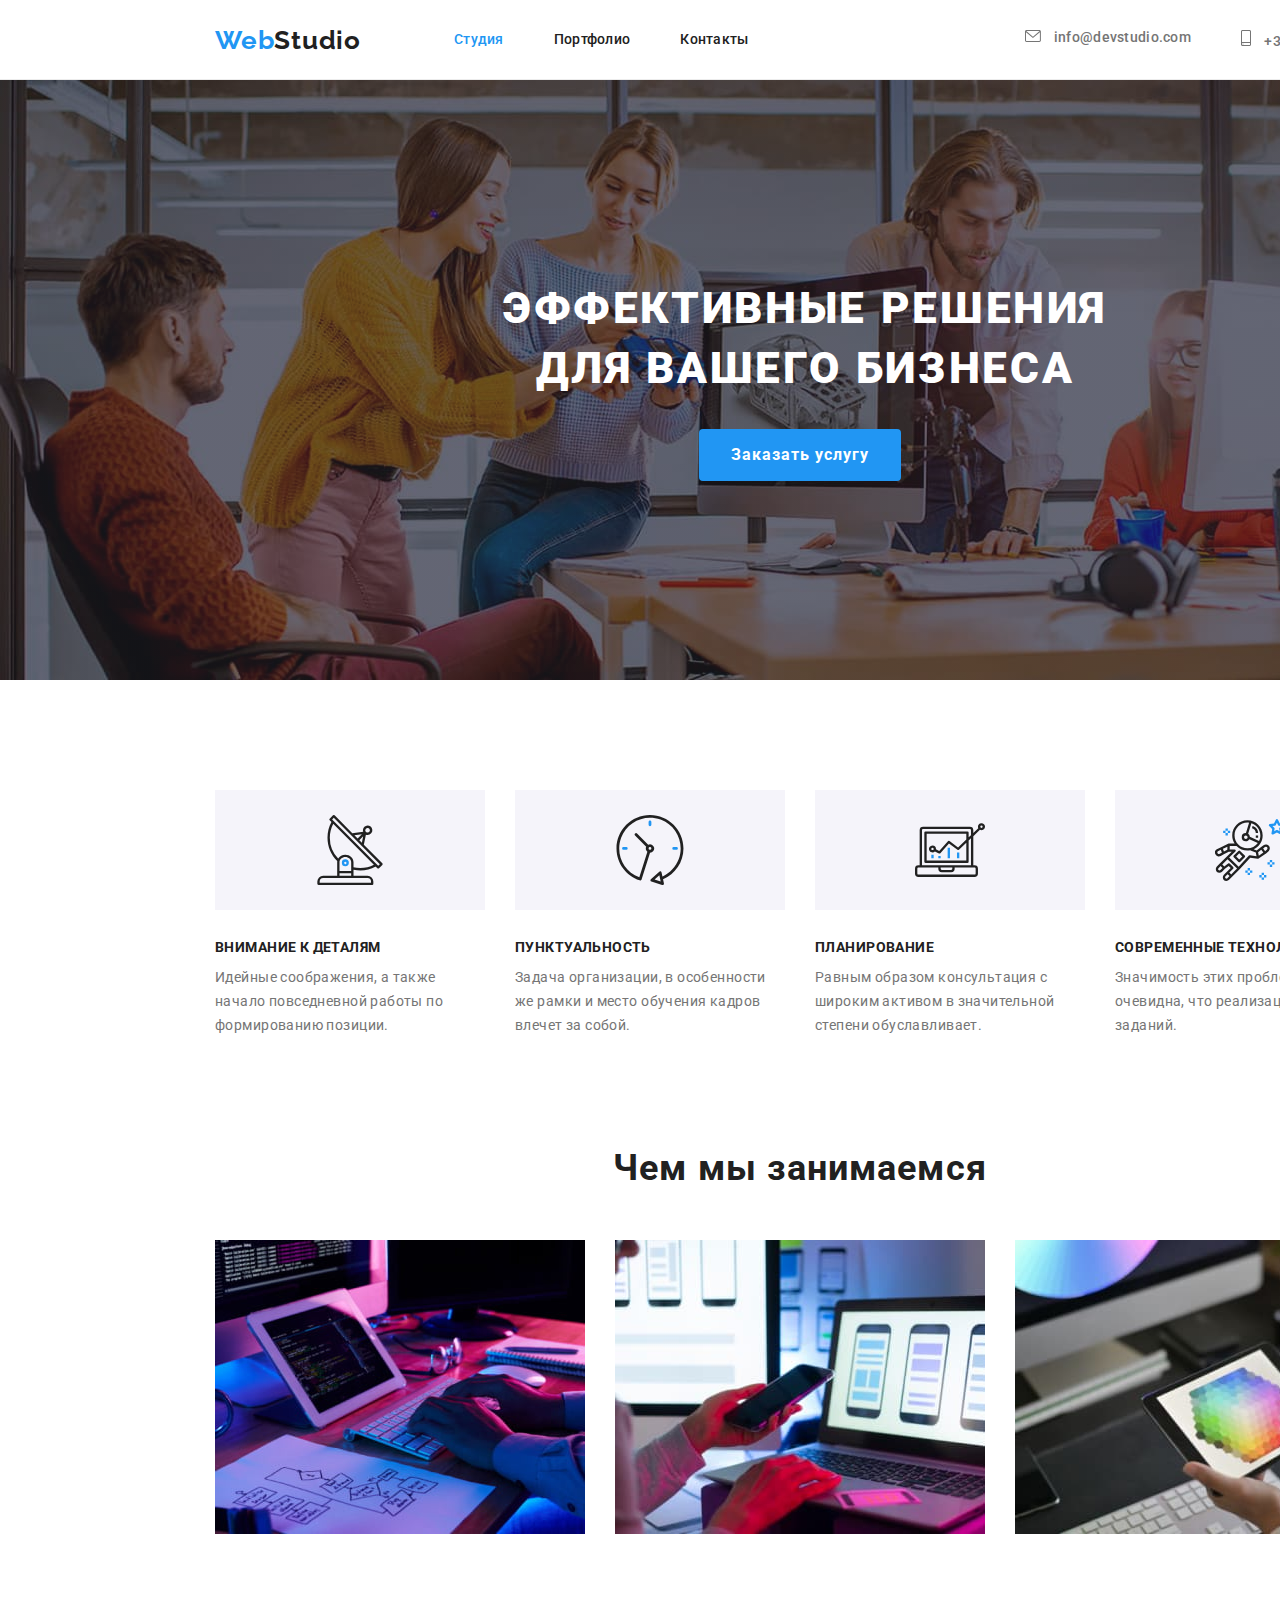
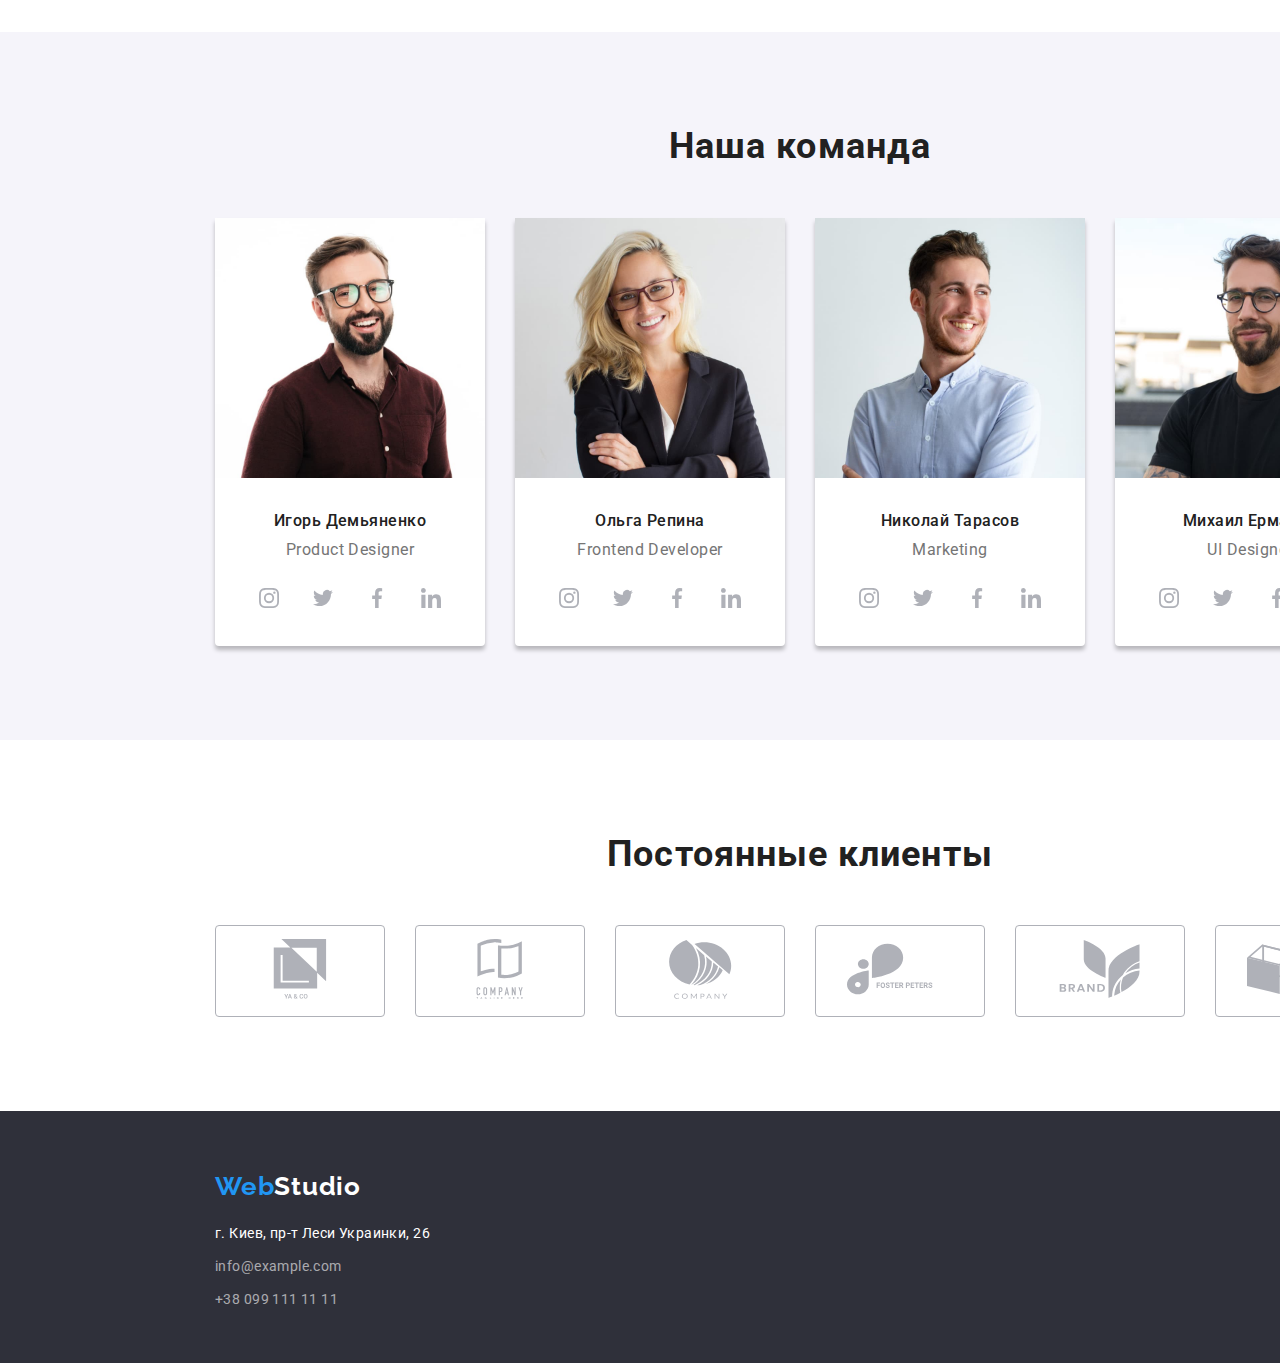
==== commit 47f8f80c: "icon" ====
--- a/index.html
+++ b/index.html
@@ -268,6 +268,34 @@
                   </svg>
                 </a>
               </li>
+              <li class="clients-icon">
+                <a class="icon-list" href=""
+                  ><svg Width="106px" Height="60px">
+                    <use href="./images/svg/symbol-defs.svg#icon-partner3"></use>
+                  </svg>
+                </a>
+              </li>
+              <li class="clients-icon">
+                <a class="icon-list" href=""
+                  ><svg Width="106px" Height="60px">
+                    <use href="./images/svg/symbol-defs.svg#icon-partner4"></use>
+                  </svg>
+                </a>
+              </li>
+              <li class="clients-icon">
+                <a class="icon-list" href=""
+                  ><svg Width="106px" Height="60px">
+                    <use href="./images/svg/symbol-defs.svg#icon-partner5"></use>
+                  </svg>
+                </a>
+              </li>
+              <li class="clients-icon">
+                <a class="icon-list" href=""
+                  ><svg Width="106px" Height="60px">
+                    <use href="./images/svg/symbol-defs.svg#icon-partner6"></use>
+                  </svg>
+                </a>
+              </li>
             </ul>
           </div>
         </div>
--- a/css/styles.css
+++ b/css/styles.css
@@ -497,7 +497,8 @@
   justify-content: center;
   border-radius: 50%;
 }
-.icon-social-list:hover {
+.icon-social-list:hover,
+.icon-social-list:focus {
   background: #2196f3;
   fill: #ffffff;
 }
@@ -529,8 +530,9 @@
   justify-content: center;
 }
 .clients-icon:hover {
+  fill: #2196f3;
   border: 1px solid #2196f3;
 }
-.icon-list:hover {
+/* .icon-list:hover {
   fill: #2196f3;
-}
+} */
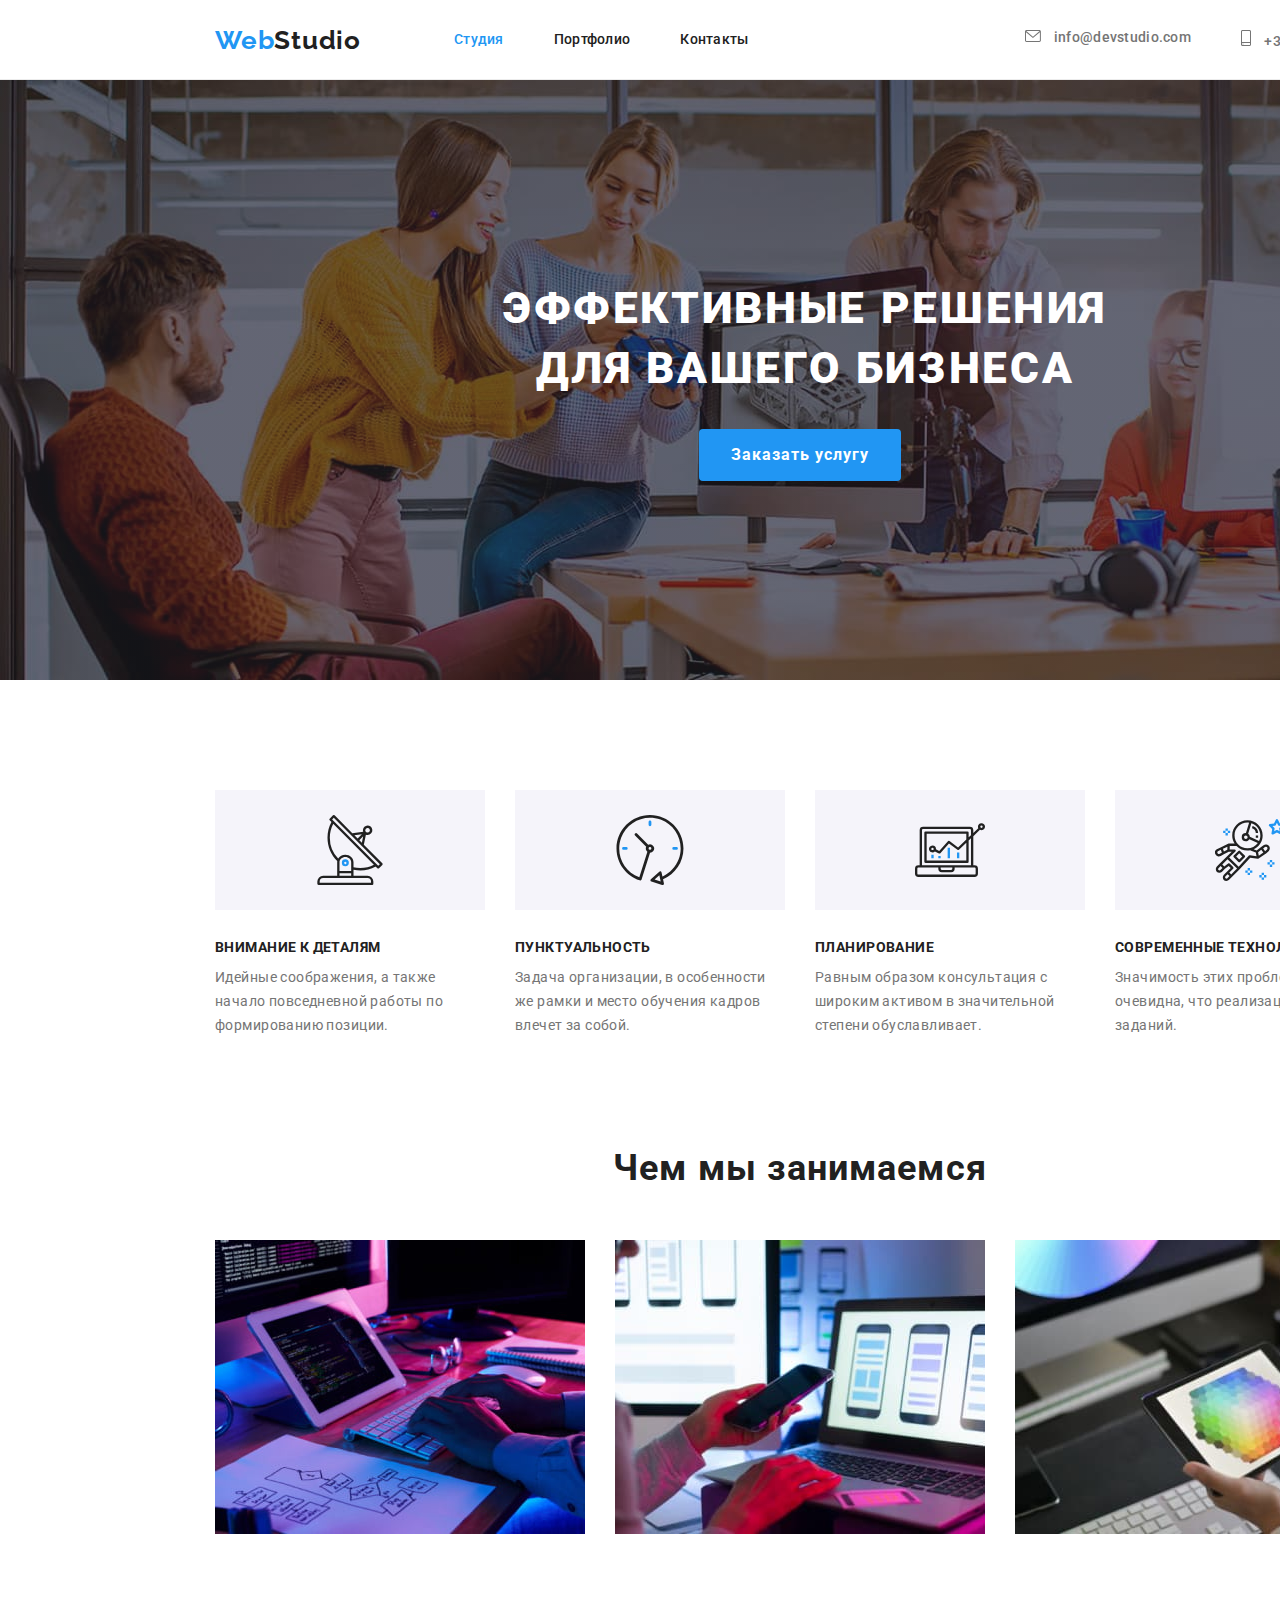
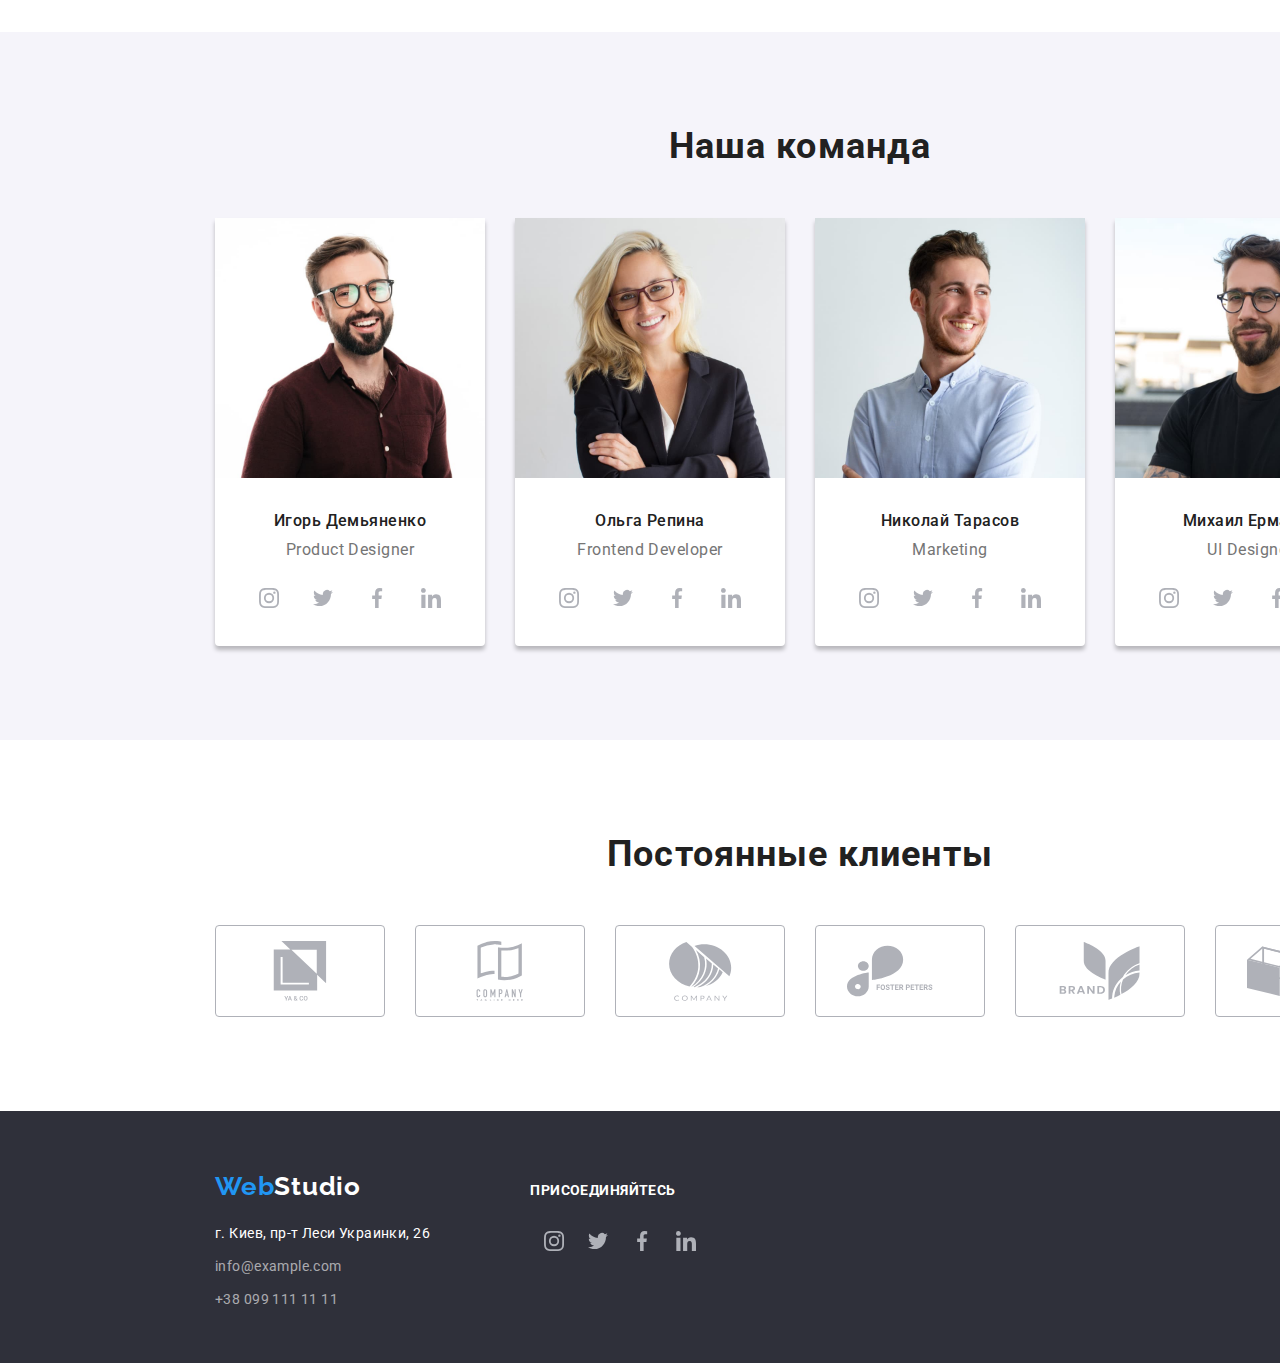
==== commit e7511dce: "futer" ====
--- a/index.html
+++ b/index.html
@@ -302,18 +302,53 @@
       </section>
     </main>
     <footer class="contacts">
-      <a href="./index.html" class="logo"><span>Web</span>Studio</a>
-      <address class="direction">
-        <ul class="cont">
-          <li class="direction-adress">г. Киев, пр-т Леси Украинки, 26</li>
-          <li>
-            <a href="mailto=info@example.com" class="direction-mail">info@example.com</a>
-          </li>
-          <li>
-            <a href="tel=+380991111111" class="direction-phone">+38 099 111 11 11</a>
+      <div>
+        <a href="./index.html" class="logo"><span>Web</span>Studio</a>
+        <address class="direction">
+          <ul class="cont">
+            <li class="direction-adress">г. Киев, пр-т Леси Украинки, 26</li>
+            <li>
+              <a href="mailto=info@example.com" class="direction-mail">info@example.com</a>
+            </li>
+            <li>
+              <a href="tel=+380991111111" class="direction-phone">+38 099 111 11 11</a>
+            </li>
+          </ul>
+        </address>
+      </div>
+      <div class="connect-list">
+        <h2 class="connect">Присоединяйтесь</h2>
+        <ul class="list icon-social">
+          <li class="social-list">
+            <a class="icon-social-list" href=""
+              ><svg class="social-icon" width="20" height="20">
+                <use href="./images/svg/symbol-defs.svg#icon-instagram"></use>
+              </svg>
+            </a>
+          </li>
+          <li class="social-list">
+            <a class="icon-social-list" href="./">
+              <svg width="20" height="20">
+                <use href="./images/svg/symbol-defs.svg#icon-twitter"></use>
+              </svg>
+            </a>
+          </li>
+          <li class="social-list">
+            <a class="icon-social-list" href="">
+              <svg width="20" height="20">
+                <use href="./images/svg/symbol-defs.svg#icon-facebook"></use>
+              </svg>
+            </a>
+          </li>
+          <li class="social-list">
+            <a class="icon-social-list" href="">
+              <svg width="20" height="20">
+                <use href="./images/svg/symbol-defs.svg#icon-linkedin"></use>
+              </svg>
+            </a>
           </li>
         </ul>
-      </address>
+      </div>
     </footer>
   </body>
 </html>
--- a/css/styles.css
+++ b/css/styles.css
@@ -82,8 +82,6 @@
   display: block;
   padding-top: 32px;
   padding-bottom: 32px;
-  /* outline: 1px solid tomato; */
-  /* margin-right: 50px; */
 }
 
 .page .item:not(:last-child) {
@@ -119,7 +117,23 @@
   height: 252px;
   background: #2f303a;
   color: var(--background-color-site);
-  /* text-indent: 50px; */
+  display: flex;
+}
+.connect {
+  font-size: 14px;
+  line-height: 1.14;
+  letter-spacing: 0.03em;
+  text-transform: uppercase;
+  margin: 0px;
+  padding: 0px;
+  margin-bottom: 20px;
+  color: #ffffff;
+}
+.connect-list {
+  width: 206px;
+  height: 80px;
+  margin-top: 12px;
+  margin-left: 70px;
 }
 .contacts .logo {
   padding-left: 215px;
@@ -166,9 +180,6 @@
 }
 
 .filter {
-  /* padding-left: 495px;
-  padding-right: 494px; */
-  /* justify-content: center; */
   padding: 0px;
   margin-top: 94px;
   margin-bottom: 34px;
@@ -287,8 +298,6 @@
 .title {
   padding: 199px 447px 30px 457px;
   margin: 0px;
-  /* margin-bottom: 30px; */
-  /* background: #2f303a; */
   font-style: normal;
   font-weight: 900;
   font-size: 44px;
@@ -373,7 +382,6 @@
 /* Наща команда */
 
 .team {
-  /* height: 648px; */
   background: #f5f4fa;
   padding-left: 215px;
   padding-right: 215px;
@@ -457,9 +465,6 @@
   height: 120px;
   padding-top: 25px;
   padding-bottom: 25px;
-  /* background-size: contain;
-  background-repeat: no-repeat;
-  background-position: center; */
   background-color: #f5f4fa;
   align-items: center;
   justify-content: center;
@@ -480,15 +485,6 @@
   margin-top: 16px;
   padding: 0 32px;
 }
-/* .list {
-  margin: 0px;
-  padding: 0px;
-  padding: 0 32px;
-  justify-content: space-between;
-} */
-/* .social-list {
-  justify-content: space-between;
-} */
 .icon-social-list {
   width: 44px;
   height: 44px;
@@ -503,6 +499,7 @@
   fill: #ffffff;
 }
 /* Постоянные клиенты */
+
 .clients-block {
   margin: 0px;
   padding: 0px;
@@ -522,17 +519,21 @@
 .clients-icon {
   width: 170px;
   height: 92px;
+}
+.icon-list:hover,
+.icon-list:focus {
+  fill: #2196f3;
+  border: 1px solid #2196f3;
+}
+.icon-list {
+  width: 100%;
+  height: 100%;
   border: 1px solid #afb1b8;
   box-sizing: border-box;
   border-radius: 4px;
+  /* padding: 16px 32px; */
   display: flex;
   align-items: center;
   justify-content: center;
-}
-.clients-icon:hover {
-  fill: #2196f3;
-  border: 1px solid #2196f3;
-}
-/* .icon-list:hover {
-  fill: #2196f3;
-} */
+  fill: #afb1b8;
+}
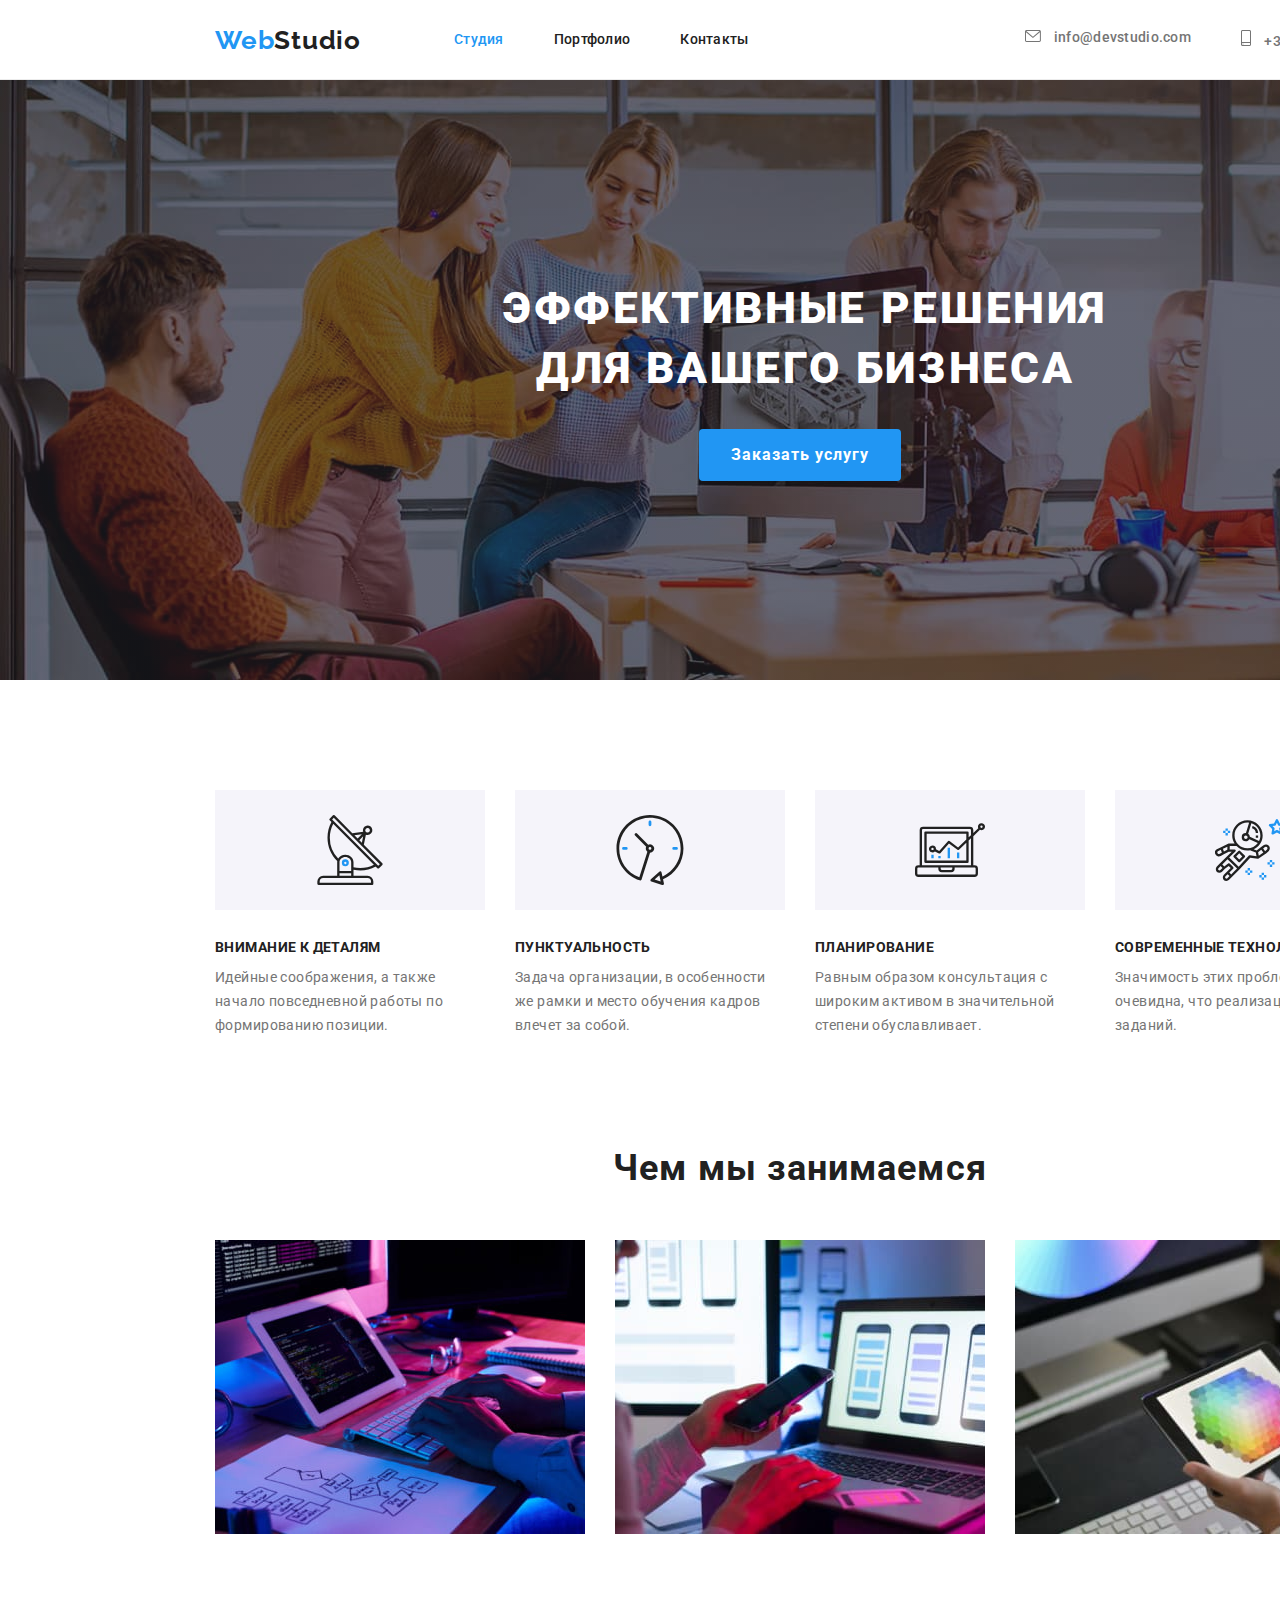
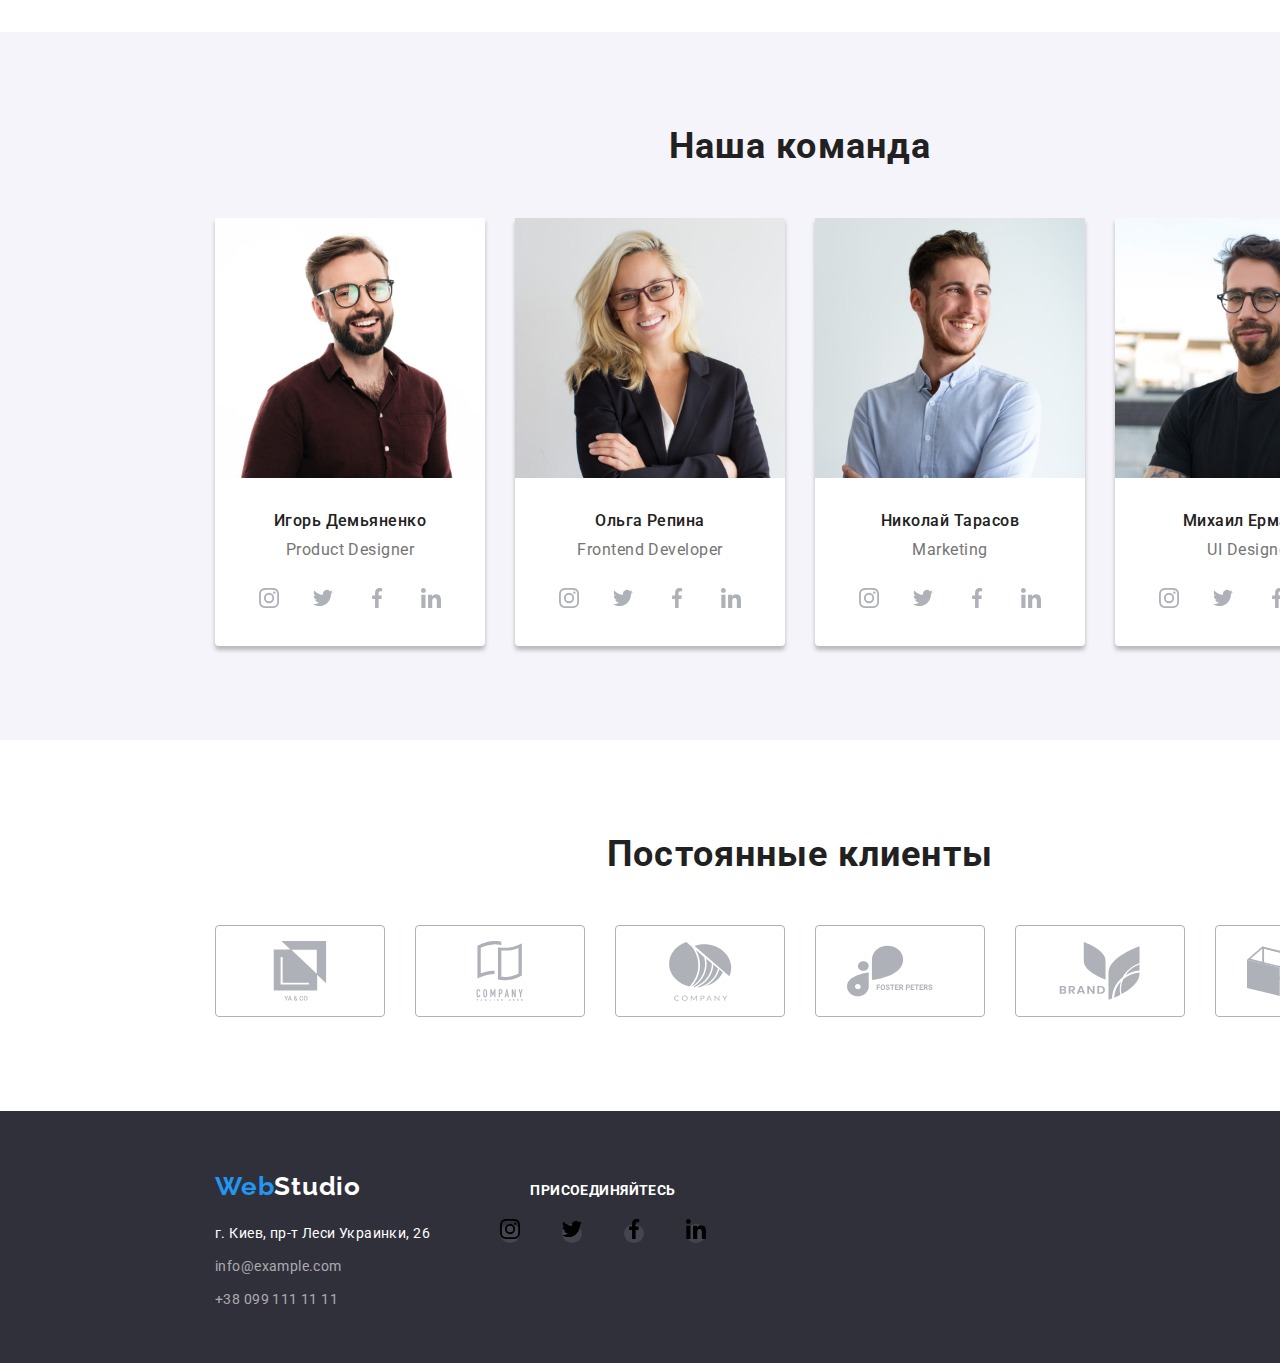
==== commit 0295fd20: "futer" ====
--- a/index.html
+++ b/index.html
@@ -316,32 +316,32 @@
           </ul>
         </address>
       </div>
-      <div class="connect-list">
+      <div class="connect-box">
         <h2 class="connect">Присоединяйтесь</h2>
-        <ul class="list icon-social">
-          <li class="social-list">
-            <a class="icon-social-list" href=""
-              ><svg class="social-icon" width="20" height="20">
+        <ul class="list icon-connect">
+          <li class="connect-list">
+            <a class="icon-connect-list" href=""
+              ><svg width="20" height="20">
                 <use href="./images/svg/symbol-defs.svg#icon-instagram"></use>
               </svg>
             </a>
           </li>
-          <li class="social-list">
-            <a class="icon-social-list" href="./">
+          <li class="connect-list">
+            <a class="icon-connect-list" href="./">
               <svg width="20" height="20">
                 <use href="./images/svg/symbol-defs.svg#icon-twitter"></use>
               </svg>
             </a>
           </li>
-          <li class="social-list">
-            <a class="icon-social-list" href="">
+          <li class="connect-list">
+            <a class="icon-connect-list" href="">
               <svg width="20" height="20">
                 <use href="./images/svg/symbol-defs.svg#icon-facebook"></use>
               </svg>
             </a>
           </li>
-          <li class="social-list">
-            <a class="icon-social-list" href="">
+          <li class="connect-list">
+            <a class="icon-connect-list" href="">
               <svg width="20" height="20">
                 <use href="./images/svg/symbol-defs.svg#icon-linkedin"></use>
               </svg>
--- a/css/styles.css
+++ b/css/styles.css
@@ -119,31 +119,44 @@
   color: var(--background-color-site);
   display: flex;
 }
-.connect {
-  font-size: 14px;
-  line-height: 1.14;
-  letter-spacing: 0.03em;
-  text-transform: uppercase;
-  margin: 0px;
-  padding: 0px;
-  margin-bottom: 20px;
-  color: #ffffff;
-}
-.connect-list {
+.contacts .logo {
+  padding-left: 215px;
+  color: var(--background-color-site);
+  font-style: normal;
+  font-weight: bold;
+  font-size: 26px;
+  line-height: 1.19;
+  letter-spacing: 0.03em;
+}
+.connect-box {
   width: 206px;
   height: 80px;
   margin-top: 12px;
   margin-left: 70px;
 }
-.contacts .logo {
-  padding-left: 215px;
-  color: var(--background-color-site);
-  font-style: normal;
-  font-weight: bold;
-  font-size: 26px;
-  line-height: 1.19;
-  letter-spacing: 0.03em;
-}
+.connect {
+  font-size: 14px;
+  line-height: 1.14;
+  letter-spacing: 0.03em;
+  font-weight: bold;
+  text-transform: uppercase;
+  margin: 0px;
+  padding: 0px;
+  margin-bottom: 20px;
+  color: #ffffff;
+}
+.icon-connect {
+  display: flex;
+  justify-content: space-between;
+}
+.connect-list:not(:last-child) {
+  margin-right: 10px;
+}
+.icon-connect-list {
+  border-radius: 50%;
+  background: rgba(255, 255, 255, 0.1);
+}
+
 .direction {
   margin-top: 20px;
   padding-left: 215px;
